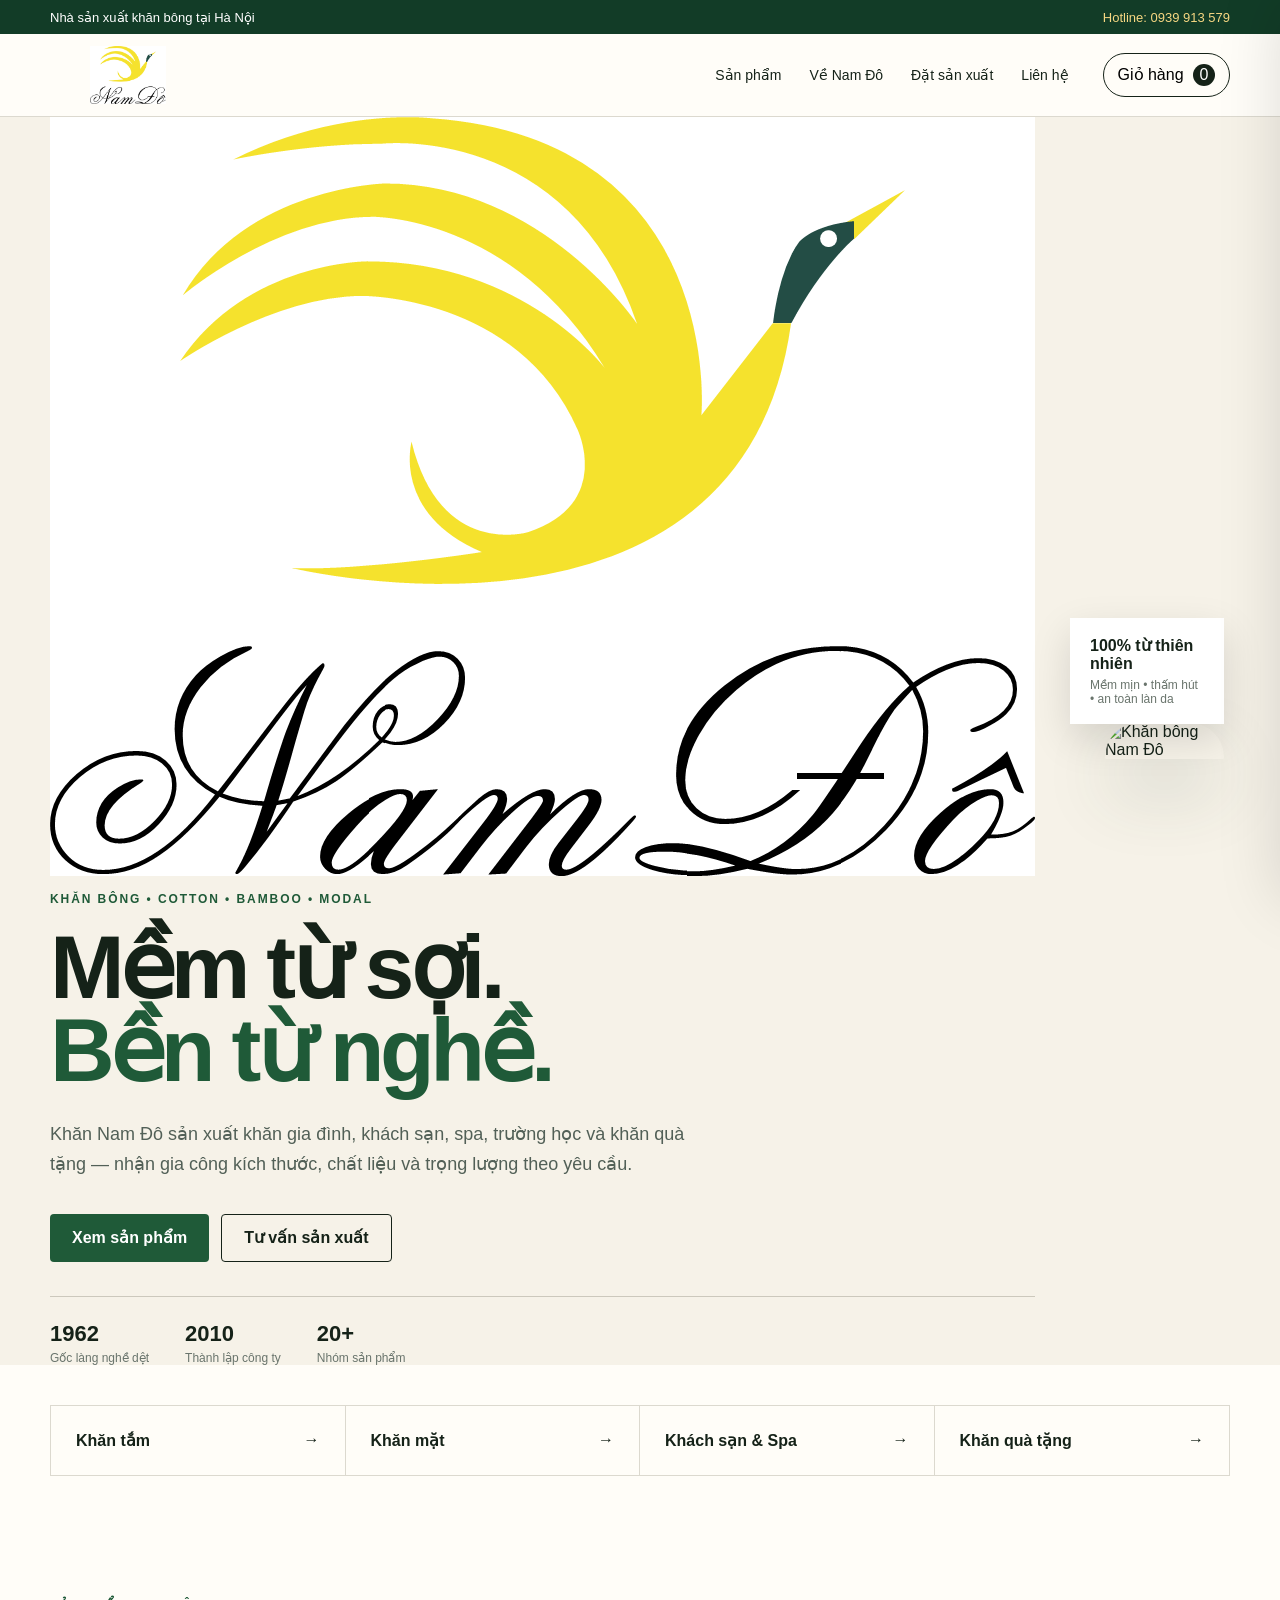
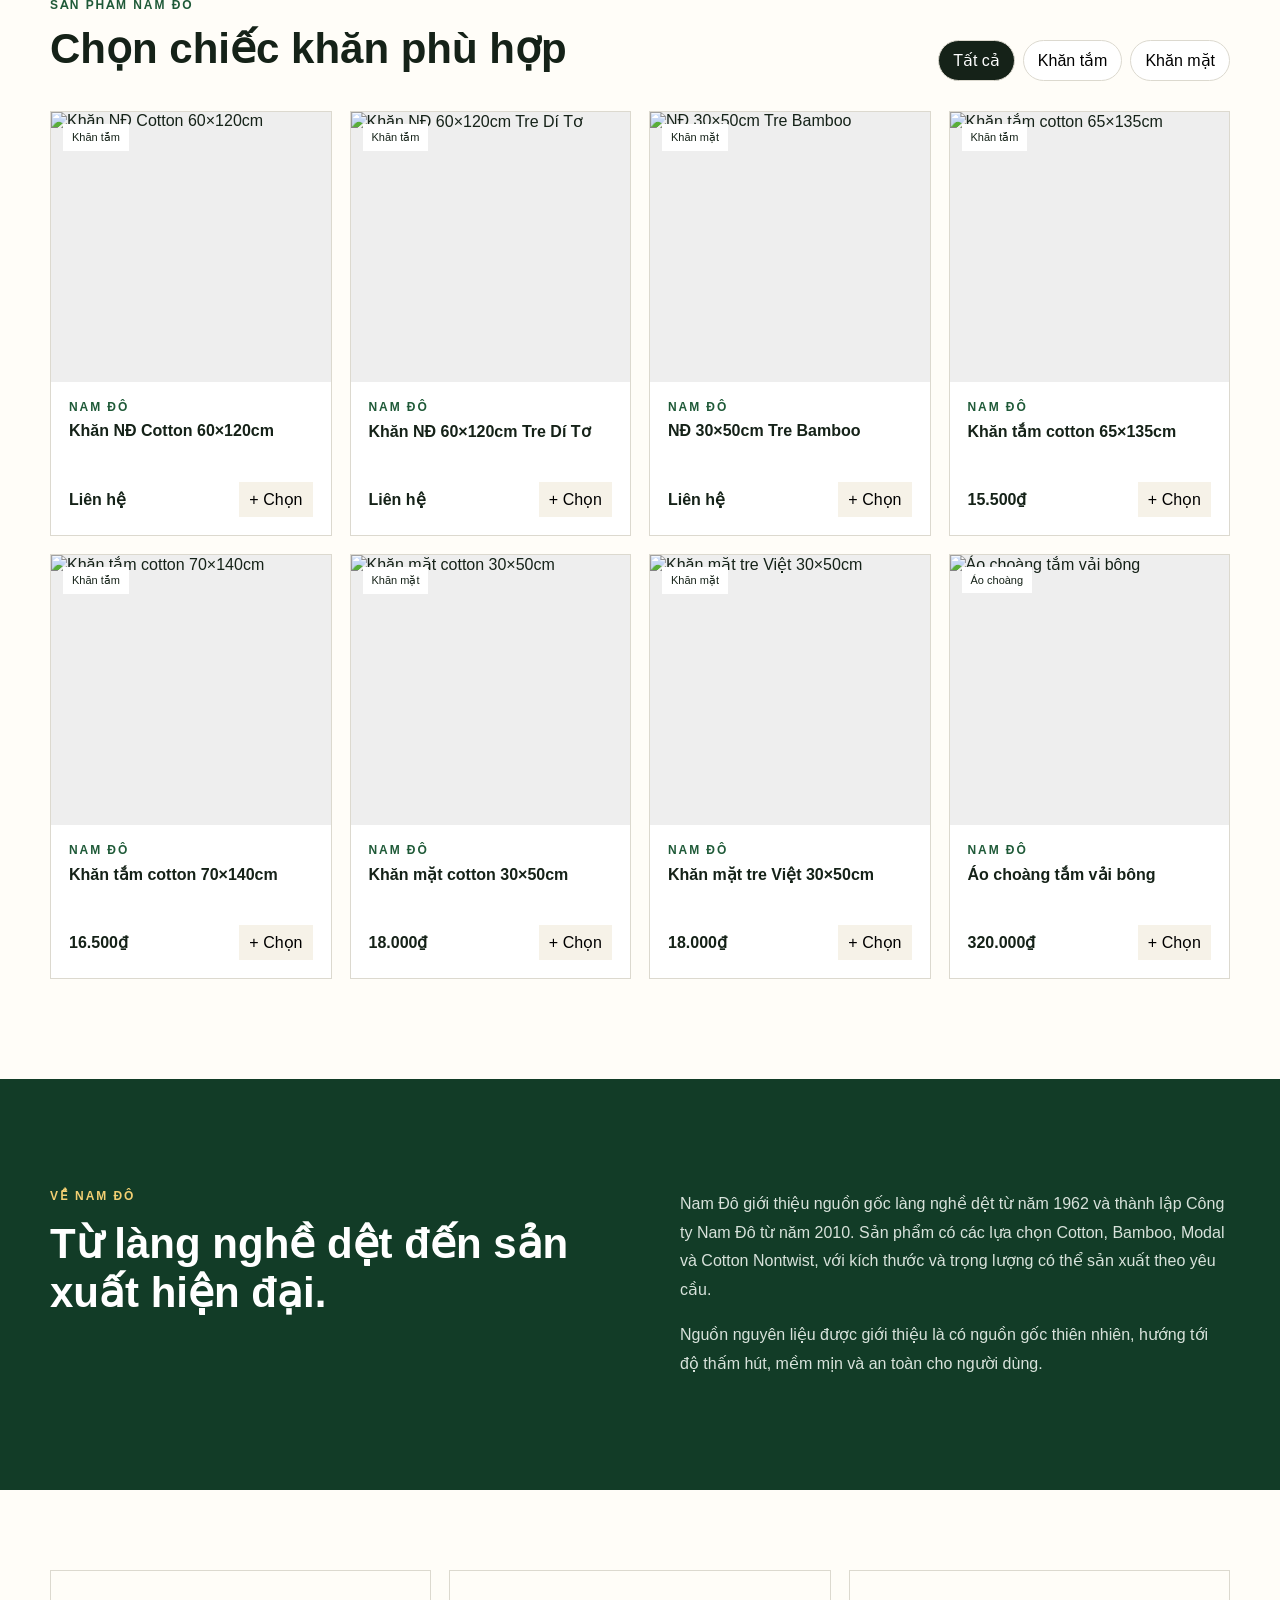
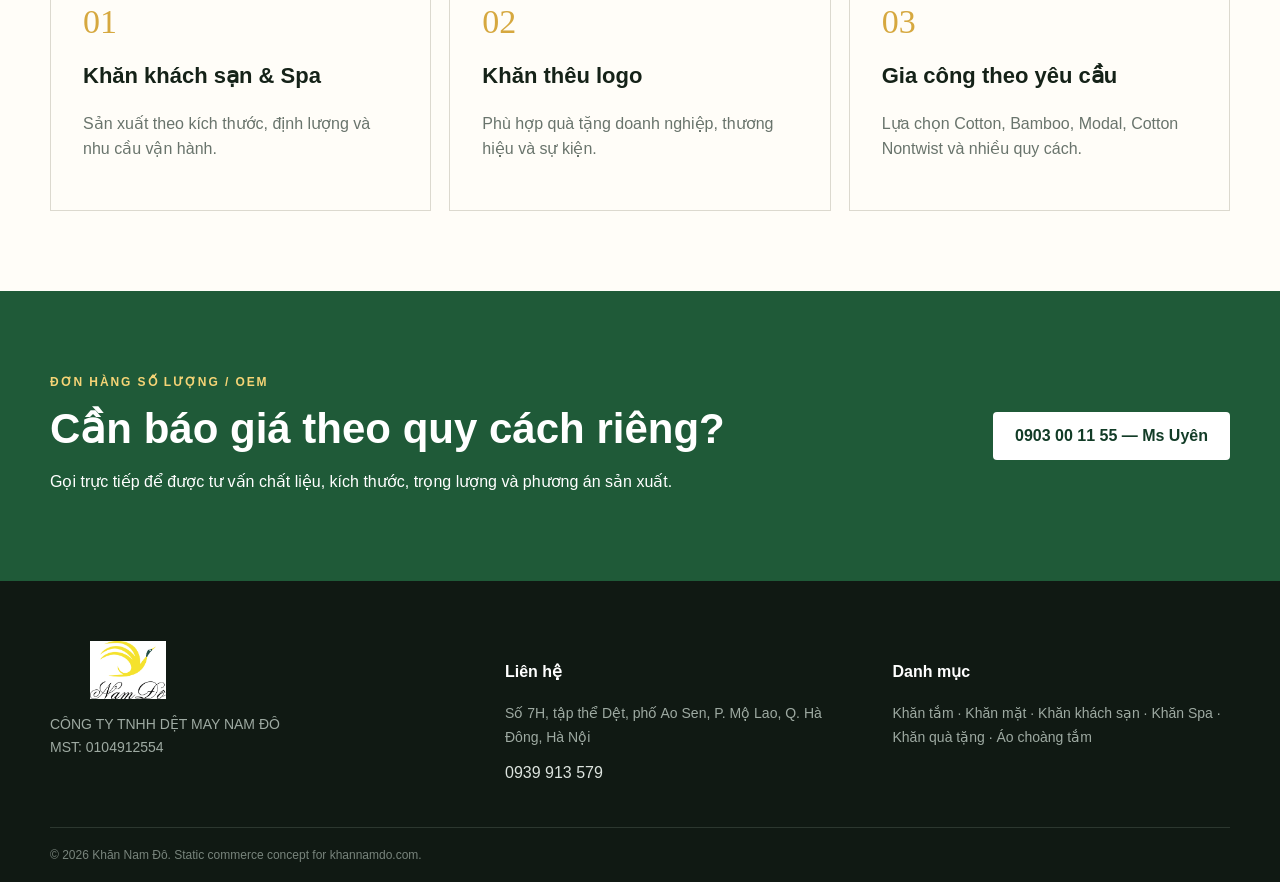
==== index.html @ 1abb3a30 "ok" ====
<!doctype html>
<html lang="vi">
<head>
  <meta charset="utf-8">
  <meta name="viewport" content="width=device-width,initial-scale=1">
  <meta name="robots" content="index,follow,max-image-preview:large,max-snippet:-1,max-video-preview:-1">
  <meta name="author" content="Khăn Nam Đô">
  <meta name="description" content="Khăn Nam Đô là nhà sản xuất khăn bông, khăn tắm, khăn mặt, khăn khách sạn, spa và khăn quà tặng theo yêu cầu tại Hà Nội.">
  <meta name="keywords" content="khăn Nam Đô, nhà sản xuất khăn bông Hà Nội, khăn khách sạn, khăn spa, khăn tắm cotton, khăn OEM, khăn quà tặng">
  <meta name="theme-color" content="#1f5a38">
  <link rel="canonical" href="https://khannamdo.com/">
  <meta property="og:type" content="website">
  <meta property="og:title" content="Khăn Nam Đô | Nhà sản xuất khăn bông, khăn khách sạn và spa">
  <meta property="og:description" content="Khăn Nam Đô sản xuất khăn bông, khăn tắm, khăn mặt, khăn khách sạn, spa và khăn theo yêu cầu với chất liệu cotton, bamboo, modal.">
  <meta property="og:url" content="https://khannamdo.com/">
  <meta property="og:image" content="https://muachunghaiphong.com/assets/shops/2018_02/combo-3-khan-mat-bong-nam-do-cao-cap-hang-xuat-nhat-1m4g3-4nmxas_simg_d0daf0_800x1200_max.jpg">
  <meta property="og:locale" content="vi_VN">
  <meta name="twitter:card" content="summary_large_image">
  <meta name="twitter:title" content="Khăn Nam Đô | Khăn bông & khăn theo yêu cầu">
  <meta name="twitter:description" content="Nhà sản xuất khăn bông, khăn khách sạn, spa và khăn OEM tại Hà Nội.">
  <meta name="twitter:image" content="https://muachunghaiphong.com/assets/shops/2018_02/combo-3-khan-mat-bong-nam-do-cao-cap-hang-xuat-nhat-1m4g3-4nmxas_simg_d0daf0_800x1200_max.jpg">
  <title>Khăn Nam Đô | Nhà sản xuất khăn bông, khăn khách sạn và spa</title>
  <link rel="stylesheet" href="styles.css">
  <script type="application/ld+json">
  {
    "@context": "https://schema.org",
    "@type": "LocalBusiness",
    "name": "Khăn Nam Đô",
    "image": "https://muachunghaiphong.com/assets/shops/2018_02/combo-3-khan-mat-bong-nam-do-cao-cap-hang-xuat-nhat-1m4g3-4nmxas_simg_d0daf0_800x1200_max.jpg",
    "telephone": "+84939913579",
    "url": "https://khannamdo.com/",
    "address": {
      "@type": "PostalAddress",
      "streetAddress": "Số 7H, tập thể Dệt, phố Ao Sen, P. Mộ Lao, Q. Hà Đông",
      "addressLocality": "Hà Nội",
      "addressCountry": "VN"
    },
    "priceRange": "$$",
    "description": "Khăn Nam Đô sản xuất khăn bông, khăn tắm, khăn mặt, khăn khách sạn, spa và khăn tùy chỉnh theo yêu cầu tại Hà Nội.",
    "areaServed": "Việt Nam",
    "sameAs": []
  }
  </script>
</head>
<body>
<header class="topbar"><div class="container topbar-inner"><span>Nhà sản xuất khăn bông tại Hà Nội</span><a href="tel:0939913579">Hotline: 0939 913 579</a></div></header>
<nav class="nav">
  <div class="container nav-inner">
    <a class="brand" href="index.html"><span class="brand-logo"><img src="image.png" alt="Khăn Nam Đô"></span></a>
    <button class="menu-btn" aria-label="Mở menu">☰</button>
    <div class="nav-links"><a href="products.html">Sản phẩm</a><a href="about.html">Về Nam Đô</a><a href="#service">Đặt sản xuất</a><a href="#contact">Liên hệ</a></div>
    <button class="cart-btn" aria-label="Giỏ hàng">Giỏ hàng <span id="cartCount">0</span></button>
  </div>
</nav>

<main>
<section class="hero">
  <div class="container hero-grid">
    <div class="hero-copy">
      <img class="page-title-logo" src="image.png" alt="Logo Khăn Nam Đô">
      <p class="kicker">KHĂN BÔNG • COTTON • BAMBOO • MODAL</p>
      <h1>Mềm từ sợi.<br><em>Bền từ nghề.</em></h1>
      <p class="lead">Khăn Nam Đô sản xuất khăn gia đình, khách sạn, spa, trường học và khăn quà tặng — nhận gia công kích thước, chất liệu và trọng lượng theo yêu cầu.</p>
      <div class="hero-actions"><a class="btn primary" href="#products">Xem sản phẩm</a><a class="btn ghost" href="tel:0903001155">Tư vấn sản xuất</a></div>
      <div class="stats"><div><b>1962</b><span>Gốc làng nghề dệt</span></div><div><b>2010</b><span>Thành lập công ty</span></div><div><b>20+</b><span>Nhóm sản phẩm</span></div></div>
    </div>
    <div class="hero-visual">
      <img src="https://muachunghaiphong.com/assets/shops/2018_02/combo-3-khan-mat-bong-nam-do-cao-cap-hang-xuat-nhat-1m4g3-4nmxas_simg_d0daf0_800x1200_max.jpg" alt="Khăn bông Nam Đô">
      <div class="floating-card"><b>100% từ thiên nhiên</b><span>Mềm mịn • thấm hút • an toàn làn da</span></div>
    </div>
  </div>
</section>

<section class="categories container">
  <a href="#products">Khăn tắm <span>→</span></a><a href="#products">Khăn mặt <span>→</span></a><a href="#products">Khách sạn & Spa <span>→</span></a><a href="#products">Khăn quà tặng <span>→</span></a>
</section>

<section class="products-section" id="products">
 <div class="container">
  <div class="section-head"><div><p class="kicker">SẢN PHẨM NAM ĐÔ</p><h2>Chọn chiếc khăn phù hợp</h2></div><div class="filters"><button class="filter active" data-filter="all">Tất cả</button><button class="filter" data-filter="Khăn tắm">Khăn tắm</button><button class="filter" data-filter="Khăn mặt">Khăn mặt</button></div></div>
  <div class="product-grid"><article class="product-card" data-category="Khăn tắm">
      <div class="product-media">
        <img src="https://muachunghaiphong.com/assets/shops/2018_02/combo-3-khan-mat-bong-nam-do-cao-cap-hang-xuat-nhat-1m4g3-4nmxas_simg_d0daf0_800x1200_max.jpg" alt="Khăn NĐ Cotton 60×120cm" loading="lazy">
        <span class="badge">Khăn tắm</span>
      </div>
      <div class="product-body">
        <p class="eyebrow">NAM ĐÔ</p>
        <h3>Khăn NĐ Cotton 60×120cm</h3>
        <div class="product-bottom"><strong>Liên hệ</strong><button class="add-btn" data-name="Khăn NĐ Cotton 60×120cm">+ Chọn</button></div>
      </div>
    </article>
<article class="product-card" data-category="Khăn tắm">
      <div class="product-media">
        <img src="https://muachunghaiphong.com/assets/shops/2018_02/combo-3-khan-mat-bong-nam-do-cao-cap-hang-xuat-nhat-1m4g3-4nmxas_simg_d0daf0_800x1200_max.jpg" alt="Khăn NĐ 60×120cm Tre Dí Tơ" loading="lazy">
        <span class="badge">Khăn tắm</span>
      </div>
      <div class="product-body">
        <p class="eyebrow">NAM ĐÔ</p>
        <h3>Khăn NĐ 60×120cm Tre Dí Tơ</h3>
        <div class="product-bottom"><strong>Liên hệ</strong><button class="add-btn" data-name="Khăn NĐ 60×120cm Tre Dí Tơ">+ Chọn</button></div>
      </div>
    </article>
<article class="product-card" data-category="Khăn mặt">
      <div class="product-media">
        <img src="https://muachunghaiphong.com/assets/shops/2018_02/combo-3-khan-mat-bong-nam-do-cao-cap-hang-xuat-nhat-1m4g3-4nmxas_simg_d0daf0_800x1200_max.jpg" alt="NĐ 30×50cm Tre Bamboo" loading="lazy">
        <span class="badge">Khăn mặt</span>
      </div>
      <div class="product-body">
        <p class="eyebrow">NAM ĐÔ</p>
        <h3>NĐ 30×50cm Tre Bamboo</h3>
        <div class="product-bottom"><strong>Liên hệ</strong><button class="add-btn" data-name="NĐ 30×50cm Tre Bamboo">+ Chọn</button></div>
      </div>
    </article>
<article class="product-card" data-category="Khăn tắm">
      <div class="product-media">
        <img src="https://muachunghaiphong.com/assets/shops/2018_02/combo-3-khan-mat-bong-nam-do-cao-cap-hang-xuat-nhat-1m4g3-4nmxas_simg_d0daf0_800x1200_max.jpg" alt="Khăn tắm cotton 65×135cm" loading="lazy">
        <span class="badge">Khăn tắm</span>
      </div>
      <div class="product-body">
        <p class="eyebrow">NAM ĐÔ</p>
        <h3>Khăn tắm cotton 65×135cm</h3>
        <div class="product-bottom"><strong>15.500₫</strong><button class="add-btn" data-name="Khăn tắm cotton 65×135cm">+ Chọn</button></div>
      </div>
    </article>
<article class="product-card" data-category="Khăn tắm">
      <div class="product-media">
        <img src="https://muachunghaiphong.com/assets/shops/2018_02/combo-3-khan-mat-bong-nam-do-cao-cap-hang-xuat-nhat-1m4g3-4nmxas_simg_d0daf0_800x1200_max.jpg" alt="Khăn tắm cotton 70×140cm" loading="lazy">
        <span class="badge">Khăn tắm</span>
      </div>
      <div class="product-body">
        <p class="eyebrow">NAM ĐÔ</p>
        <h3>Khăn tắm cotton 70×140cm</h3>
        <div class="product-bottom"><strong>16.500₫</strong><button class="add-btn" data-name="Khăn tắm cotton 70×140cm">+ Chọn</button></div>
      </div>
    </article>
<article class="product-card" data-category="Khăn mặt">
      <div class="product-media">
        <img src="https://muachunghaiphong.com/assets/shops/2018_02/combo-3-khan-mat-bong-nam-do-cao-cap-hang-xuat-nhat-1m4g3-4nmxas_simg_d0daf0_800x1200_max.jpg" alt="Khăn mặt cotton 30×50cm" loading="lazy">
        <span class="badge">Khăn mặt</span>
      </div>
      <div class="product-body">
        <p class="eyebrow">NAM ĐÔ</p>
        <h3>Khăn mặt cotton 30×50cm</h3>
        <div class="product-bottom"><strong>18.000₫</strong><button class="add-btn" data-name="Khăn mặt cotton 30×50cm">+ Chọn</button></div>
      </div>
    </article>
<article class="product-card" data-category="Khăn mặt">
      <div class="product-media">
        <img src="https://muachunghaiphong.com/assets/shops/2018_02/combo-3-khan-mat-bong-nam-do-cao-cap-hang-xuat-nhat-1m4g3-4nmxas_simg_d0daf0_800x1200_max.jpg" alt="Khăn mặt tre Việt 30×50cm" loading="lazy">
        <span class="badge">Khăn mặt</span>
      </div>
      <div class="product-body">
        <p class="eyebrow">NAM ĐÔ</p>
        <h3>Khăn mặt tre Việt 30×50cm</h3>
        <div class="product-bottom"><strong>18.000₫</strong><button class="add-btn" data-name="Khăn mặt tre Việt 30×50cm">+ Chọn</button></div>
      </div>
    </article>
<article class="product-card" data-category="Áo choàng">
      <div class="product-media">
        <img src="https://muachunghaiphong.com/assets/shops/2018_02/combo-3-khan-mat-bong-nam-do-cao-cap-hang-xuat-nhat-1m4g3-4nmxas_simg_d0daf0_800x1200_max.jpg" alt="Áo choàng tắm vải bông" loading="lazy">
        <span class="badge">Áo choàng</span>
      </div>
      <div class="product-body">
        <p class="eyebrow">NAM ĐÔ</p>
        <h3>Áo choàng tắm vải bông</h3>
        <div class="product-bottom"><strong>320.000₫</strong><button class="add-btn" data-name="Áo choàng tắm vải bông">+ Chọn</button></div>
      </div>
    </article></div>
 </div>
</section>

<section class="story" id="factory"><div class="container story-grid">
  <div><p class="kicker">VỀ NAM ĐÔ</p><h2>Từ làng nghề dệt đến sản xuất hiện đại.</h2></div>
  <div><p>Nam Đô giới thiệu nguồn gốc làng nghề dệt từ năm 1962 và thành lập Công ty Nam Đô từ năm 2010. Sản phẩm có các lựa chọn Cotton, Bamboo, Modal và Cotton Nontwist, với kích thước và trọng lượng có thể sản xuất theo yêu cầu.</p><p>Nguồn nguyên liệu được giới thiệu là có nguồn gốc thiên nhiên, hướng tới độ thấm hút, mềm mịn và an toàn cho người dùng.</p></div>
</div></section>

<section class="service" id="service"><div class="container service-grid">
 <div class="service-card"><span>01</span><h3>Khăn khách sạn & Spa</h3><p>Sản xuất theo kích thước, định lượng và nhu cầu vận hành.</p></div>
 <div class="service-card"><span>02</span><h3>Khăn thêu logo</h3><p>Phù hợp quà tặng doanh nghiệp, thương hiệu và sự kiện.</p></div>
 <div class="service-card"><span>03</span><h3>Gia công theo yêu cầu</h3><p>Lựa chọn Cotton, Bamboo, Modal, Cotton Nontwist và nhiều quy cách.</p></div>
</div></section>

<section class="cta"><div class="container cta-inner"><div><p class="kicker">ĐƠN HÀNG SỐ LƯỢNG / OEM</p><h2>Cần báo giá theo quy cách riêng?</h2><p>Gọi trực tiếp để được tư vấn chất liệu, kích thước, trọng lượng và phương án sản xuất.</p></div><a class="btn light" href="tel:0903001155">0903 00 11 55 — Ms Uyên</a></div></section>
</main>

<footer id="contact"><div class="container footer-grid">
 <div><a class="brand footer-brand" href="index.html"><span class="brand-logo"><img src="image.png" alt="Khăn Nam Đô"></span></a><p>CÔNG TY TNHH DỆT MAY NAM ĐÔ<br>MST: 0104912554</p></div>
 <div><h4>Liên hệ</h4><p>Số 7H, tập thể Dệt, phố Ao Sen, P. Mộ Lao, Q. Hà Đông, Hà Nội</p><a href="tel:0939913579">0939 913 579</a></div>
 <div><h4>Danh mục</h4><p>Khăn tắm · Khăn mặt · Khăn khách sạn · Khăn Spa · Khăn quà tặng · Áo choàng tắm</p></div>
</div><div class="container copyright">© 2026 Khăn Nam Đô. Static commerce concept for khannamdo.com.</div></footer>

<aside class="cart-drawer" id="cartDrawer"><div class="cart-head"><b>Sản phẩm đã chọn</b><button id="closeCart">×</button></div><div id="cartItems" class="cart-items"><p>Chưa có sản phẩm.</p></div><a class="btn primary full" href="tel:0939913579">Gọi đặt hàng</a></aside>
<div class="overlay" id="overlay"></div>
<script src="app.js"></script>
</body></html>
---- styles.css ----
:root{--ink:#152218;--green:#1f5a38;--deep:#123c27;--cream:#f6f2e8;--paper:#fffdf8;--line:#dcd9cf;--muted:#69746c;--gold:#d6a83f}
*{box-sizing:border-box}html{scroll-behavior:smooth}body{margin:0;font-family:'Segoe UI','Tahoma','Arial',sans-serif;color:var(--ink);background:var(--paper)}a{color:inherit;text-decoration:none}button{font:inherit}.container{width:min(1180px,calc(100% - 40px));margin:auto}
.topbar{background:var(--deep);color:#fff;font-size:13px}.topbar-inner{height:34px;display:flex;align-items:center;justify-content:space-between}.topbar a{color:#f6d782}
.nav{position:sticky;top:0;z-index:20;background:rgba(255,253,248,.95);backdrop-filter:blur(12px);border-bottom:1px solid var(--line)}.nav-inner{height:82px;display:flex;align-items:center;gap:34px}.brand{display:flex;align-items:center;gap:10px;font-size:14px;letter-spacing:.08em}.brand-logo{display:block;width:156px;height:58px;overflow:hidden}.brand-logo img{display:block;width:100%;height:100%;object-fit:contain;object-position:center}.brand small{display:block;font-size:9px;color:var(--muted);margin-top:4px}.nav-links{display:flex;gap:28px;margin-left:auto;font-size:14px}.nav-links a:hover{color:var(--green)}.cart-btn{border:1px solid var(--ink);background:transparent;border-radius:999px;padding:10px 14px;cursor:pointer}.cart-btn span{display:inline-grid;place-items:center;width:22px;height:22px;border-radius:50%;background:var(--ink);color:#fff;margin-left:5px}.menu-btn{display:none;background:none;border:0;font-size:24px}
.hero{background:var(--cream);overflow:hidden}.hero-grid{min-height:680px;display:grid;grid-template-columns:1.05fr .95fr;align-items:center;gap:70px}.kicker,.eyebrow{font-size:12px;letter-spacing:.16em;font-weight:800;color:var(--green);font-family:'Segoe UI','Tahoma','Arial',sans-serif}h1{font-family:'Trebuchet MS','Segoe UI','Tahoma','Arial',sans-serif;font-size:clamp(54px,7vw,92px);line-height:.93;margin:20px 0 26px;letter-spacing:-.05em;font-weight:800;text-wrap:balance}h1 em{color:var(--green);font-weight:700;font-style:normal}.lead{font-size:18px;line-height:1.7;color:#526057;max-width:650px}.hero-actions{display:flex;gap:12px;margin:34px 0}.btn{display:inline-flex;align-items:center;justify-content:center;min-height:48px;padding:0 22px;border-radius:4px;font-weight:700}.primary{background:var(--green);color:#fff}.ghost{border:1px solid var(--ink)}.light{background:#fff;color:var(--deep)}.full{width:100%}.stats{display:flex;gap:36px;border-top:1px solid #ccc8bc;padding-top:24px}.stats div{display:flex;flex-direction:column;gap:4px}.stats b{font-size:22px}.stats span{font-size:12px;color:var(--muted)}.hero-visual{position:relative}.hero-visual img{width:100%;height:530px;object-fit:cover;border-radius:220px 220px 12px 12px;box-shadow:0 30px 70px #314c3930}.floating-card{position:absolute;left:-35px;bottom:35px;background:#fff;padding:18px 20px;box-shadow:0 15px 40px #0002;display:flex;flex-direction:column;gap:5px}.floating-card span{font-size:12px;color:var(--muted)}
.categories{display:grid;grid-template-columns:repeat(4,1fr);border:1px solid var(--line);margin-top:40px;margin-bottom:40px}.categories a{padding:25px;border-right:1px solid var(--line);font-weight:700;display:flex;justify-content:space-between}.categories a:last-child{border:0}.categories a:hover{background:var(--green);color:#fff}
.products-section{padding:70px 0 100px}.section-head{display:flex;align-items:end;justify-content:space-between;margin-bottom:30px}.section-head h2,.story h2,.cta h2,.about-hero h1,.about-section h2{font-family:'Trebuchet MS','Segoe UI','Tahoma','Arial',sans-serif;font-size:42px;margin:8px 0;font-weight:800}.filters{display:flex;gap:8px}.filter{border:1px solid var(--line);background:#fff;padding:10px 14px;border-radius:999px;cursor:pointer}.filter.active{background:var(--ink);color:#fff}.product-grid{display:grid;grid-template-columns:repeat(4,1fr);gap:18px}.product-card{border:1px solid var(--line);background:#fff;transition:.2s}.product-card:hover{transform:translateY(-4px);box-shadow:0 16px 40px #17241b12}.product-media{height:270px;position:relative;overflow:hidden;background:#eee}.product-media img{width:100%;height:100%;object-fit:cover;transition:.35s}.product-card:hover img{transform:scale(1.04)}.badge{position:absolute;top:12px;left:12px;background:#fff;padding:7px 9px;font-size:11px}.product-body{padding:18px}.eyebrow{margin:0 0 8px}.product-body h3{font-size:16px;min-height:42px;margin:0 0 18px}.product-bottom{display:flex;align-items:center;justify-content:space-between}.add-btn{border:0;background:var(--cream);padding:8px 10px;cursor:pointer}.add-btn:hover{background:var(--green);color:#fff}
.story{background:var(--deep);color:#fff;padding:95px 0}.story-grid{display:grid;grid-template-columns:1fr 1fr;gap:80px}.story .kicker{color:#f2cf73}.story p{line-height:1.8;color:#d8e2db}.about-hero{background:var(--cream);padding:90px 0}.about-hero-inner{display:grid;grid-template-columns:1.2fr .8fr;gap:40px;align-items:center}.about-hero h1{font-size:clamp(44px,5vw,70px);line-height:1.05;margin:14px 0 22px}.about-hero-visual{background:linear-gradient(135deg,#163b2b,#234d39);color:#fff;border-radius:28px;padding:40px 30px;box-shadow:0 25px 60px rgba(18,60,39,.25)}.about-badge{display:inline-block;padding:8px 12px;border-radius:999px;background:rgba(255,255,255,.12);margin-bottom:18px;font-weight:700}.about-section{padding:80px 0}.about-section.alt{background:#f9f5ee}.about-grid{display:grid;grid-template-columns:1fr 1fr;gap:60px}.about-section h2{font-size:38px}.about-section p{font-size:17px;line-height:1.8;color:var(--muted)}.facts{padding:0 0 80px}.facts-grid{display:grid;grid-template-columns:repeat(4,1fr);gap:18px}.fact-card{padding:28px 22px;border:1px solid var(--line);background:#fff;border-radius:18px}.fact-card strong{display:block;font-size:34px;color:var(--green);margin-bottom:10px}.fact-card span{color:var(--muted);line-height:1.5}.process{padding:80px 0;background:#f4efe7}.process-grid{display:grid;grid-template-columns:repeat(4,1fr);gap:18px;margin-top:24px}.process-card{padding:26px 22px;border:1px solid var(--line);background:#fff;border-radius:18px}.process-card span{display:inline-block;color:var(--gold);font-weight:800;font-size:24px;margin-bottom:14px}.process-card h3{margin:0 0 10px}.process-card p{margin:0;color:var(--muted);line-height:1.6}.products-page-hero{background:var(--cream);padding:90px 0 60px}.products-page-hero h1{font-family:'Trebuchet MS','Segoe UI','Tahoma','Arial',sans-serif;font-size:clamp(42px,5vw,64px);line-height:1.05;letter-spacing:-.04em;margin:12px 0 16px}.product-tabs-section{padding:18px 0 26px}.product-tabs-wrap{display:flex;gap:12px;flex-wrap:wrap;justify-content:center;padding:8px 0}.product-tab{border:1px solid rgba(21,34,24,.15);background:linear-gradient(180deg,#fff,#f9f7f2);color:var(--ink);padding:13px 22px;border-radius:999px;cursor:pointer;font-weight:800;letter-spacing:.01em;transition:all .22s ease;box-shadow:0 2px 10px rgba(21,34,24,.04)}.product-tab:hover{transform:translateY(-1px);border-color:rgba(31,90,56,.35);box-shadow:0 8px 18px rgba(21,34,24,.08)}.product-tab.is-active{background:linear-gradient(135deg,var(--green),#2a6a44);color:#fff;border-color:var(--green);box-shadow:0 12px 28px rgba(31,90,56,.25)}.products-page-list{padding:40px 0 80px}.category-block{margin-bottom:54px}.category-header{display:flex;flex-direction:column;gap:8px;margin:0 0 22px}.category-header h2{font-family:'Trebuchet MS','Segoe UI','Tahoma','Arial',sans-serif;font-size:clamp(28px,3vw,38px);margin:0}.category-subnav{display:flex;flex-wrap:wrap;gap:10px;margin-top:8px}.subcat-chip{display:inline-flex;align-items:center;padding:7px 12px;border-radius:999px;background:#f5f3ee;border:1px solid var(--line);font-size:13px;color:var(--muted);font-weight:600}.large-grid{grid-template-columns:repeat(3,1fr)}.category-grid{display:grid;grid-template-columns:repeat(5,1fr);gap:20px;margin:40px 0}.category-card{display:block;padding:28px;border:1px solid var(--line);border-radius:12px;background:#fff;transition:all .25s ease;text-decoration:none;color:inherit}.category-card:hover{transform:translateY(-6px);border-color:var(--green);box-shadow:0 16px 40px rgba(31,90,56,.15)}.category-card-icon{font-size:48px;margin-bottom:12px}.category-card h3{font-size:20px;margin:12px 0 8px;font-weight:800;color:var(--ink)}.category-card p{font-size:14px;color:var(--muted);line-height:1.5;margin:0 0 14px}.category-cta{display:inline-block;color:var(--green);font-weight:700;font-size:13px;transition:.2s}.section-head.narrow{margin-bottom:10px}.service{padding:80px 0}.service-grid{display:grid;grid-template-columns:repeat(3,1fr);gap:18px}.service-card{padding:32px;border:1px solid var(--line);min-height:220px}.service-card span{color:var(--gold);font-family:Georgia,serif;font-size:34px}.service-card h3{font-size:22px}.service-card p{color:var(--muted);line-height:1.6}.cta{background:var(--green);color:#fff;padding:70px 0}.cta-inner{display:flex;align-items:center;justify-content:space-between;gap:30px}.cta .kicker{color:#f5d476}.cta p{max-width:700px;line-height:1.6}
footer{background:#101913;color:#dce3de;padding:60px 0 20px}.footer-grid{display:grid;grid-template-columns:1.2fr 1fr 1fr;gap:50px}.footer-brand{color:#fff}.footer-grid p{color:#9eaaa2;line-height:1.7;font-size:14px}.footer-grid h4{color:#fff}.copyright{border-top:1px solid #2c372f;margin-top:45px;padding-top:20px;color:#78847c;font-size:12px}
.cart-drawer{position:fixed;z-index:40;right:-420px;top:0;width:min(400px,92vw);height:100vh;background:#fff;padding:25px;transition:.3s;box-shadow:-20px 0 60px #0002}.cart-drawer.open{right:0}.cart-head{display:flex;justify-content:space-between;align-items:center;font-size:20px;border-bottom:1px solid var(--line);padding-bottom:18px}.cart-head button{border:0;background:none;font-size:30px;cursor:pointer}.cart-items{min-height:calc(100vh - 180px);padding:20px 0}.cart-item{padding:12px 0;border-bottom:1px solid var(--line);font-size:14px}.overlay{display:none;position:fixed;z-index:30;inset:0;background:#0007}.overlay.show{display:block}
@media(max-width:900px){.nav-links{display:none}.menu-btn{display:block;margin-left:auto}.nav-inner{gap:12px}.hero-grid{grid-template-columns:1fr;padding:70px 0}.hero-visual{max-width:600px}.categories{grid-template-columns:1fr 1fr}.product-grid{grid-template-columns:repeat(2,1fr)}.story-grid{grid-template-columns:1fr;gap:20px}.about-hero-inner,.about-grid{grid-template-columns:1fr}.facts-grid{grid-template-columns:repeat(2,1fr)}.process-grid{grid-template-columns:repeat(2,1fr)}.large-grid{grid-template-columns:1fr 1fr}.service-grid{grid-template-columns:1fr}.cta-inner{align-items:flex-start;flex-direction:column}.footer-grid{grid-template-columns:1fr 1fr}.category-grid{grid-template-columns:repeat(2,1fr)}}
@media(max-width:560px){.container{width:min(100% - 28px,1180px)}.topbar-inner span{display:none}.topbar-inner{justify-content:center}.brand small{display:none}.brand-logo{width:128px;height:48px}.hero-grid{min-height:auto;gap:35px;padding:50px 0}.hero-visual img{height:390px}.floating-card{left:10px;bottom:15px}.stats{gap:18px;overflow:auto}.categories{grid-template-columns:1fr;margin-top:20px}.categories a{border-right:0;border-bottom:1px solid var(--line)}.section-head{align-items:flex-start;flex-direction:column;gap:18px}.filters{overflow:auto;width:100%}.product-grid{grid-template-columns:1fr 1fr;gap:8px}.large-grid{grid-template-columns:1fr}.product-media{height:190px}.product-body{padding:12px}.product-bottom{align-items:flex-start;flex-direction:column;gap:10px}.section-head h2,.story h2,.cta h2,.about-section h2,.about-hero h1,.products-page-hero h1{font-size:34px}.facts-grid,.process-grid{grid-template-columns:1fr}.footer-grid{grid-template-columns:1fr}.category-grid{grid-template-columns:1fr}}
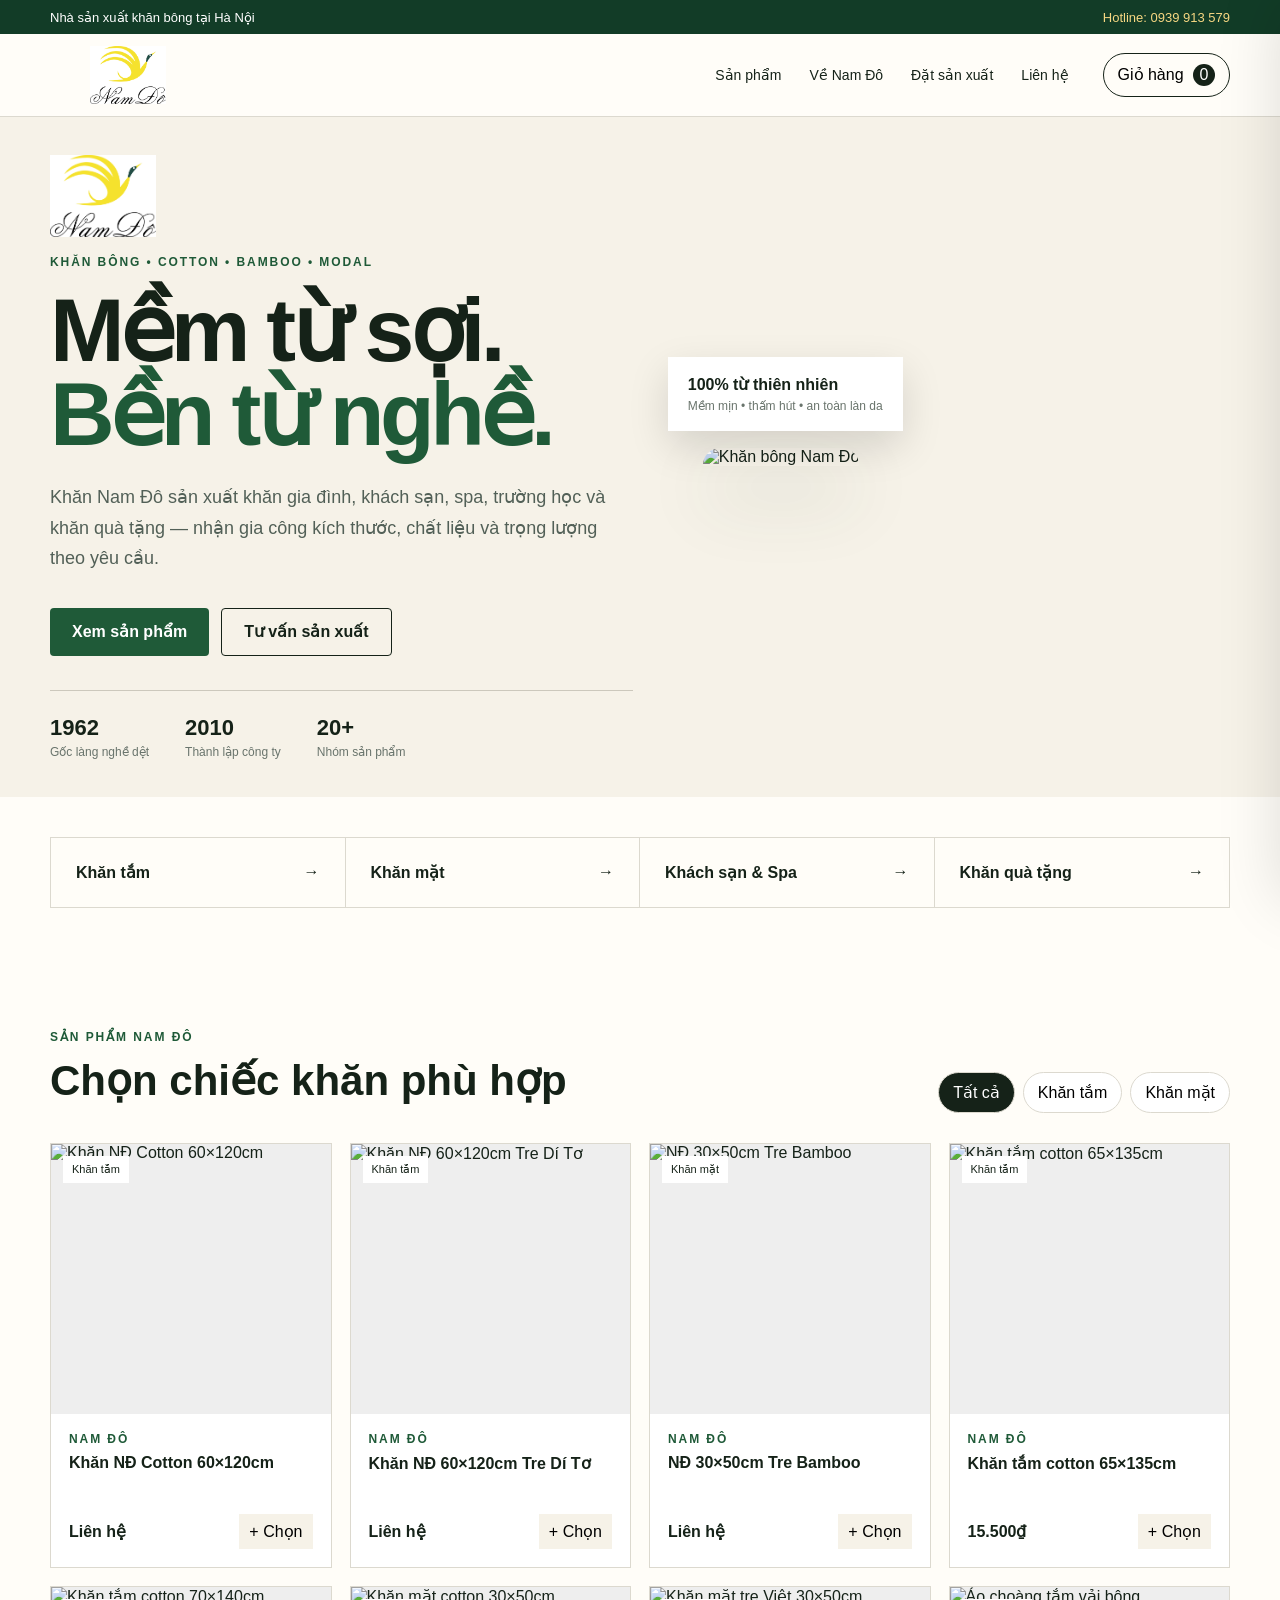
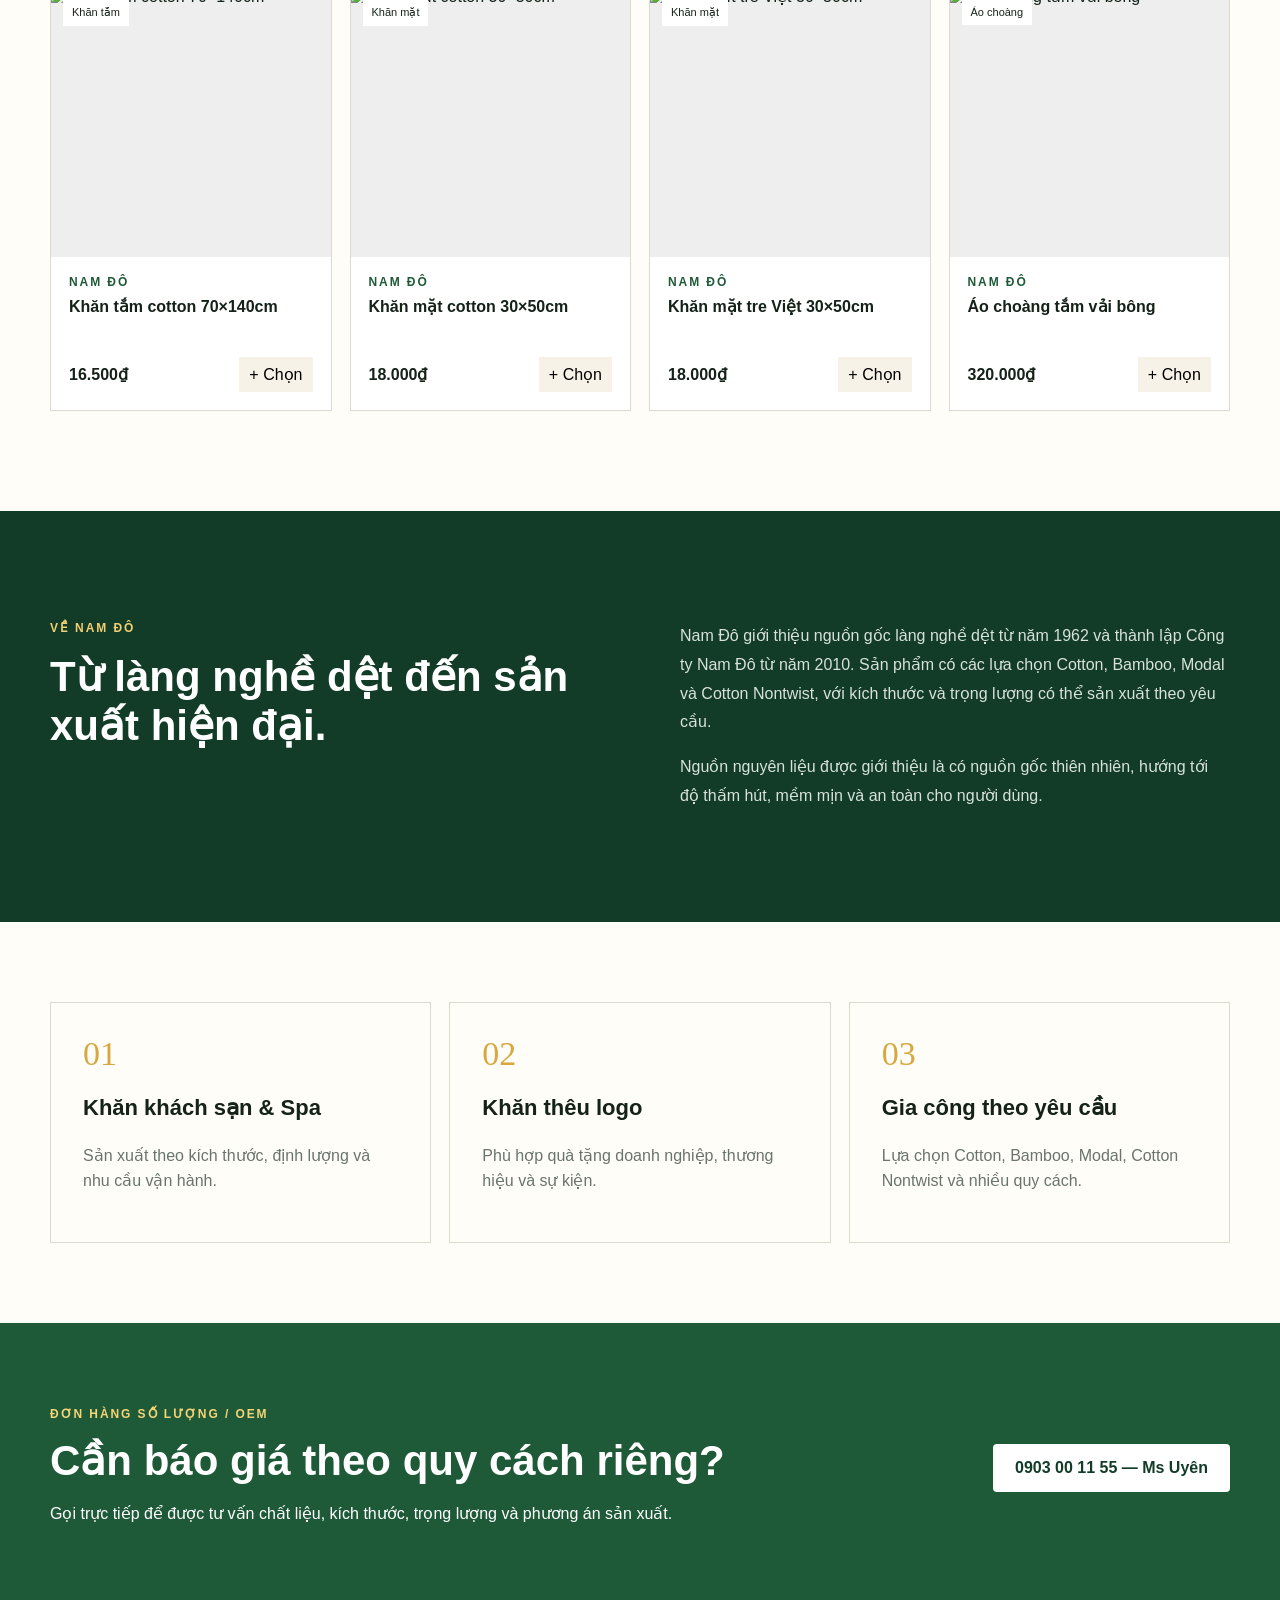
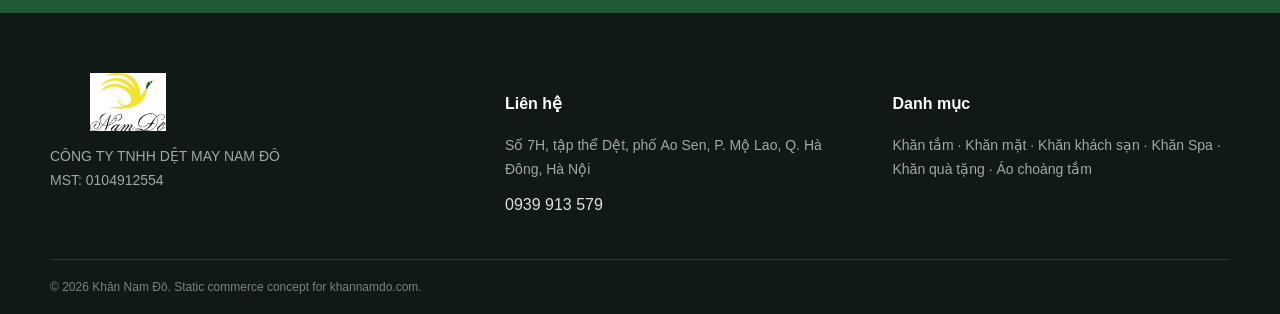
==== commit 642f03a2: "ok" ====
--- a/index.html
+++ b/index.html
@@ -57,7 +57,7 @@
 <section class="hero">
   <div class="container hero-grid">
     <div class="hero-copy">
-      <img class="page-title-logo" src="image.png" alt="Logo Khăn Nam Đô">
+      <img class="page-title-logo" src="image.png" alt="Logo Khăn Nam Đô" style="display:block;width:min(260px,55vw);height:82px;object-fit:contain;object-position:left center;margin:0 0 18px">
       <p class="kicker">KHĂN BÔNG • COTTON • BAMBOO • MODAL</p>
       <h1>Mềm từ sợi.<br><em>Bền từ nghề.</em></h1>
       <p class="lead">Khăn Nam Đô sản xuất khăn gia đình, khách sạn, spa, trường học và khăn quà tặng — nhận gia công kích thước, chất liệu và trọng lượng theo yêu cầu.</p>
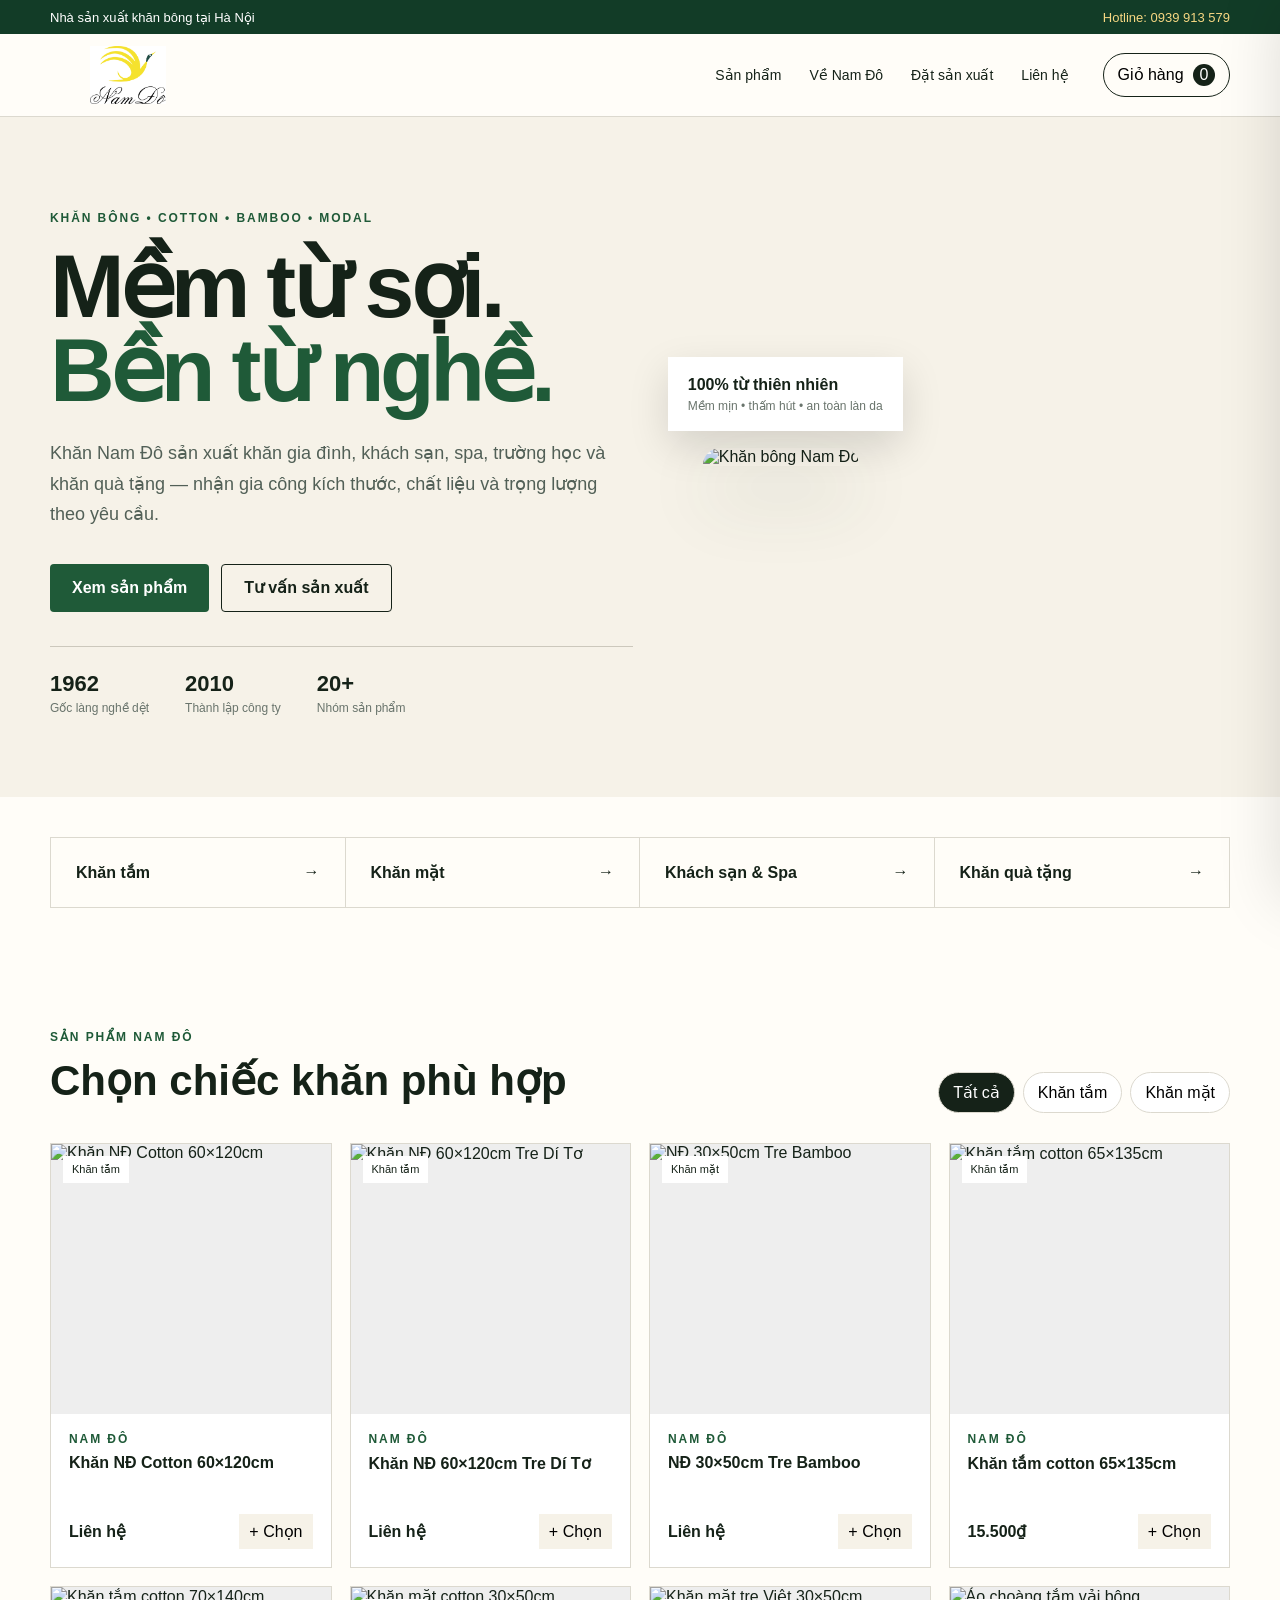
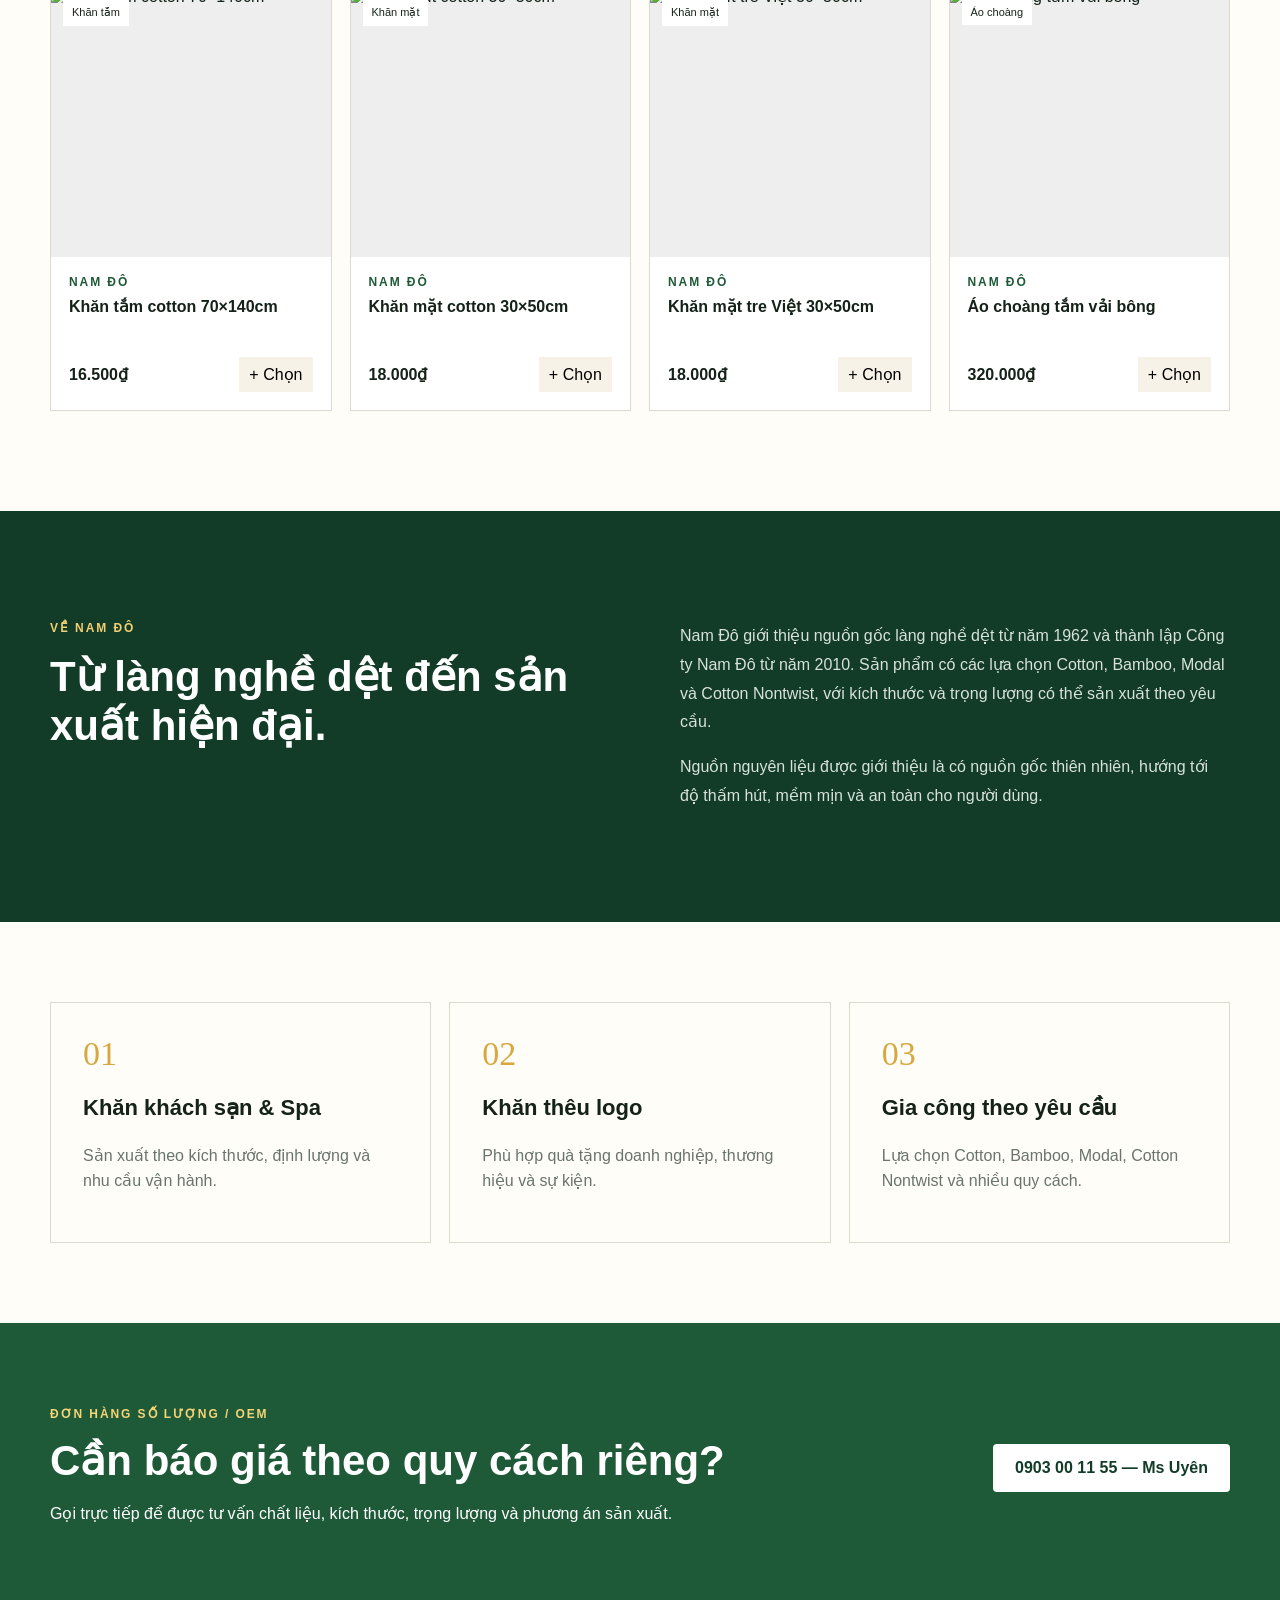
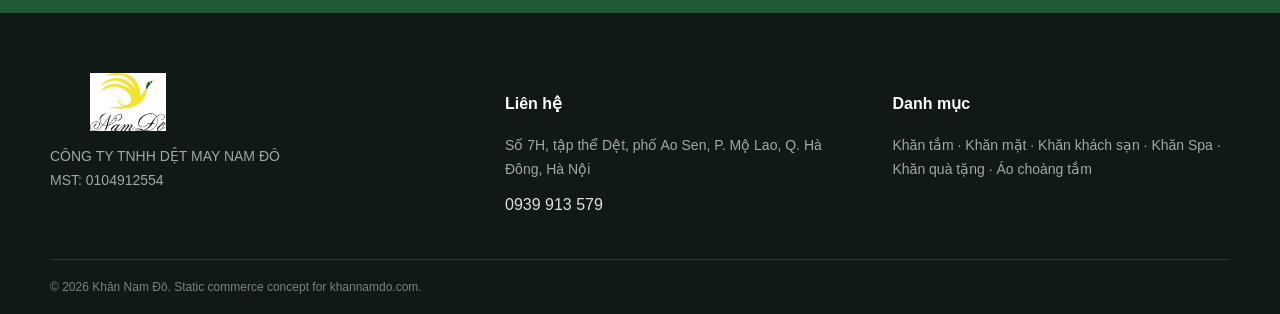
==== commit d9d1b50d: "ok" ====
--- a/index.html
+++ b/index.html
@@ -57,7 +57,6 @@
 <section class="hero">
   <div class="container hero-grid">
     <div class="hero-copy">
-      <img class="page-title-logo" src="image.png" alt="Logo Khăn Nam Đô" style="display:block;width:min(260px,55vw);height:82px;object-fit:contain;object-position:left center;margin:0 0 18px">
       <p class="kicker">KHĂN BÔNG • COTTON • BAMBOO • MODAL</p>
       <h1>Mềm từ sợi.<br><em>Bền từ nghề.</em></h1>
       <p class="lead">Khăn Nam Đô sản xuất khăn gia đình, khách sạn, spa, trường học và khăn quà tặng — nhận gia công kích thước, chất liệu và trọng lượng theo yêu cầu.</p>
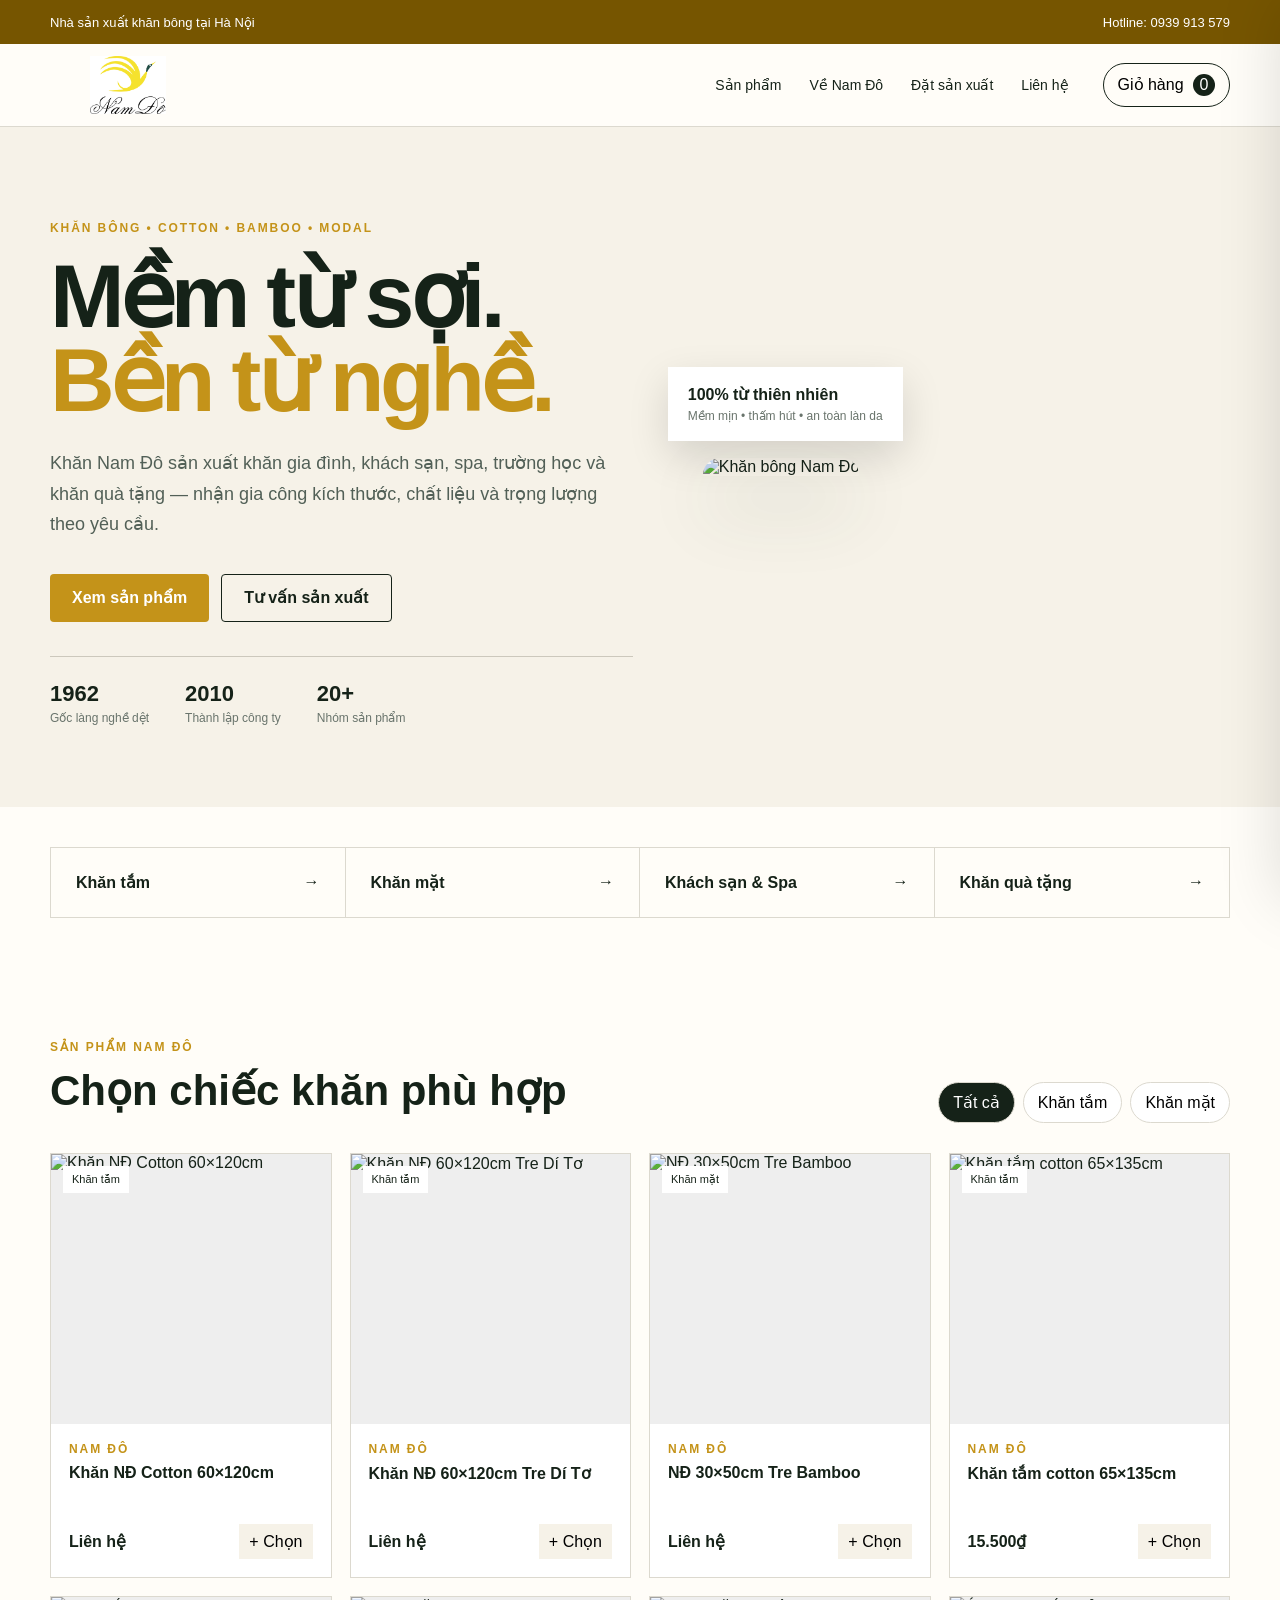
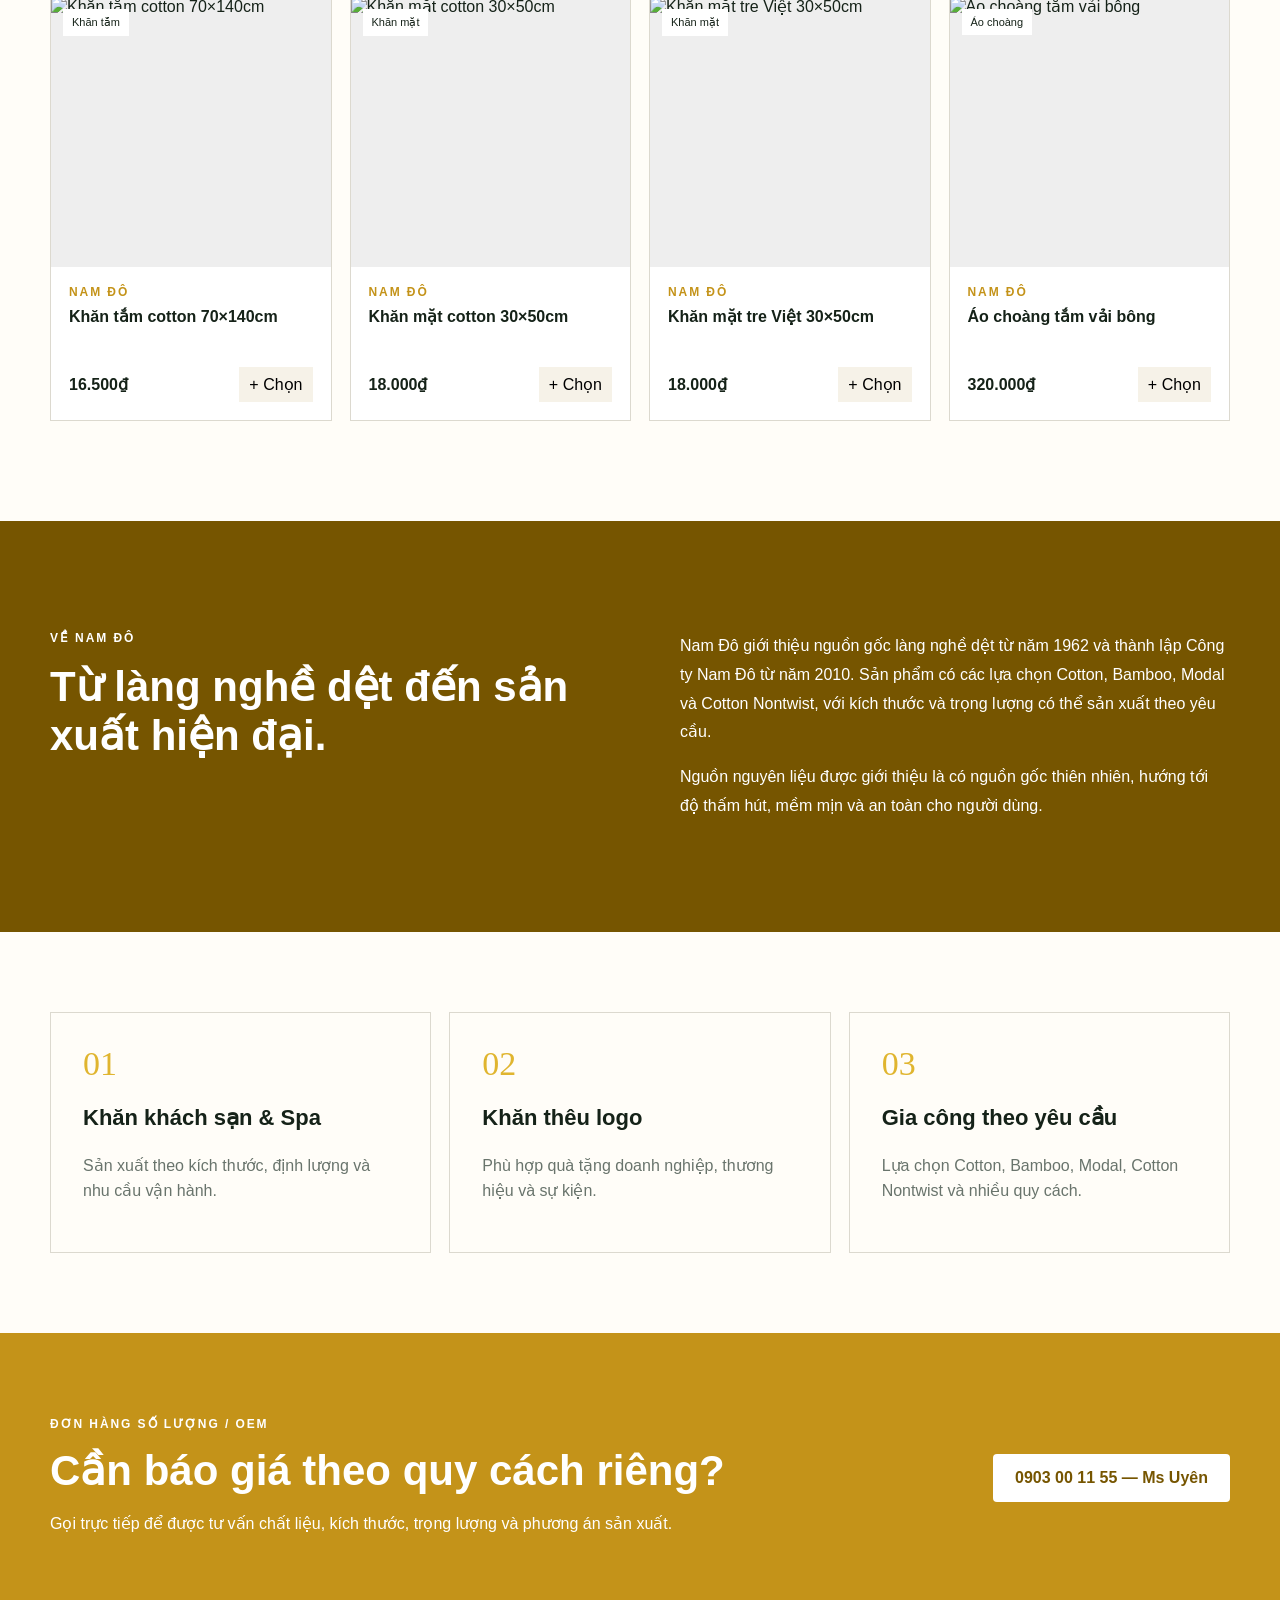
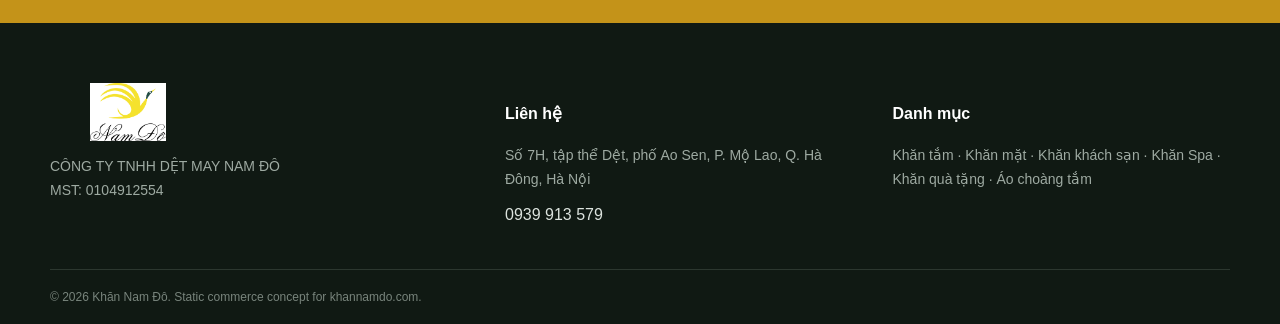
==== commit 7751aa98: "ok" ====
--- a/index.html
+++ b/index.html
@@ -7,7 +7,7 @@
   <meta name="author" content="Khăn Nam Đô">
   <meta name="description" content="Khăn Nam Đô là nhà sản xuất khăn bông, khăn tắm, khăn mặt, khăn khách sạn, spa và khăn quà tặng theo yêu cầu tại Hà Nội.">
   <meta name="keywords" content="khăn Nam Đô, nhà sản xuất khăn bông Hà Nội, khăn khách sạn, khăn spa, khăn tắm cotton, khăn OEM, khăn quà tặng">
-  <meta name="theme-color" content="#1f5a38">
+  <meta name="theme-color" content="#c49319">
   <link rel="canonical" href="https://khannamdo.com/">
   <meta property="og:type" content="website">
   <meta property="og:title" content="Khăn Nam Đô | Nhà sản xuất khăn bông, khăn khách sạn và spa">
@@ -21,6 +21,7 @@
   <meta name="twitter:image" content="https://muachunghaiphong.com/assets/shops/2018_02/combo-3-khan-mat-bong-nam-do-cao-cap-hang-xuat-nhat-1m4g3-4nmxas_simg_d0daf0_800x1200_max.jpg">
   <title>Khăn Nam Đô | Nhà sản xuất khăn bông, khăn khách sạn và spa</title>
   <link rel="stylesheet" href="styles.css">
+  <link rel="icon" type="image/png" href="image.png">
   <script type="application/ld+json">
   {
     "@context": "https://schema.org",
--- a/styles.css
+++ b/styles.css
@@ -1,13 +1,180 @@
+:root {
+  --ink: #152218;
+  --green: #c49319;
+  --deep: #765500;
+  --cream: #f6f2e8;
+  --paper: #fffdf8;
+  --line: #dcd9cf;
+  --muted: #69746c;
+  --gold: #e0b52f;
+}
 
-:root{--ink:#152218;--green:#1f5a38;--deep:#123c27;--cream:#f6f2e8;--paper:#fffdf8;--line:#dcd9cf;--muted:#69746c;--gold:#d6a83f}
-*{box-sizing:border-box}html{scroll-behavior:smooth}body{margin:0;font-family:'Segoe UI','Tahoma','Arial',sans-serif;color:var(--ink);background:var(--paper)}a{color:inherit;text-decoration:none}button{font:inherit}.container{width:min(1180px,calc(100% - 40px));margin:auto}
-.topbar{background:var(--deep);color:#fff;font-size:13px}.topbar-inner{height:34px;display:flex;align-items:center;justify-content:space-between}.topbar a{color:#f6d782}
-.nav{position:sticky;top:0;z-index:20;background:rgba(255,253,248,.95);backdrop-filter:blur(12px);border-bottom:1px solid var(--line)}.nav-inner{height:82px;display:flex;align-items:center;gap:34px}.brand{display:flex;align-items:center;gap:10px;font-size:14px;letter-spacing:.08em}.brand-logo{display:block;width:156px;height:58px;overflow:hidden}.brand-logo img{display:block;width:100%;height:100%;object-fit:contain;object-position:center}.brand small{display:block;font-size:9px;color:var(--muted);margin-top:4px}.nav-links{display:flex;gap:28px;margin-left:auto;font-size:14px}.nav-links a:hover{color:var(--green)}.cart-btn{border:1px solid var(--ink);background:transparent;border-radius:999px;padding:10px 14px;cursor:pointer}.cart-btn span{display:inline-grid;place-items:center;width:22px;height:22px;border-radius:50%;background:var(--ink);color:#fff;margin-left:5px}.menu-btn{display:none;background:none;border:0;font-size:24px}
-.hero{background:var(--cream);overflow:hidden}.hero-grid{min-height:680px;display:grid;grid-template-columns:1.05fr .95fr;align-items:center;gap:70px}.kicker,.eyebrow{font-size:12px;letter-spacing:.16em;font-weight:800;color:var(--green);font-family:'Segoe UI','Tahoma','Arial',sans-serif}h1{font-family:'Trebuchet MS','Segoe UI','Tahoma','Arial',sans-serif;font-size:clamp(54px,7vw,92px);line-height:.93;margin:20px 0 26px;letter-spacing:-.05em;font-weight:800;text-wrap:balance}h1 em{color:var(--green);font-weight:700;font-style:normal}.lead{font-size:18px;line-height:1.7;color:#526057;max-width:650px}.hero-actions{display:flex;gap:12px;margin:34px 0}.btn{display:inline-flex;align-items:center;justify-content:center;min-height:48px;padding:0 22px;border-radius:4px;font-weight:700}.primary{background:var(--green);color:#fff}.ghost{border:1px solid var(--ink)}.light{background:#fff;color:var(--deep)}.full{width:100%}.stats{display:flex;gap:36px;border-top:1px solid #ccc8bc;padding-top:24px}.stats div{display:flex;flex-direction:column;gap:4px}.stats b{font-size:22px}.stats span{font-size:12px;color:var(--muted)}.hero-visual{position:relative}.hero-visual img{width:100%;height:530px;object-fit:cover;border-radius:220px 220px 12px 12px;box-shadow:0 30px 70px #314c3930}.floating-card{position:absolute;left:-35px;bottom:35px;background:#fff;padding:18px 20px;box-shadow:0 15px 40px #0002;display:flex;flex-direction:column;gap:5px}.floating-card span{font-size:12px;color:var(--muted)}
-.categories{display:grid;grid-template-columns:repeat(4,1fr);border:1px solid var(--line);margin-top:40px;margin-bottom:40px}.categories a{padding:25px;border-right:1px solid var(--line);font-weight:700;display:flex;justify-content:space-between}.categories a:last-child{border:0}.categories a:hover{background:var(--green);color:#fff}
-.products-section{padding:70px 0 100px}.section-head{display:flex;align-items:end;justify-content:space-between;margin-bottom:30px}.section-head h2,.story h2,.cta h2,.about-hero h1,.about-section h2{font-family:'Trebuchet MS','Segoe UI','Tahoma','Arial',sans-serif;font-size:42px;margin:8px 0;font-weight:800}.filters{display:flex;gap:8px}.filter{border:1px solid var(--line);background:#fff;padding:10px 14px;border-radius:999px;cursor:pointer}.filter.active{background:var(--ink);color:#fff}.product-grid{display:grid;grid-template-columns:repeat(4,1fr);gap:18px}.product-card{border:1px solid var(--line);background:#fff;transition:.2s}.product-card:hover{transform:translateY(-4px);box-shadow:0 16px 40px #17241b12}.product-media{height:270px;position:relative;overflow:hidden;background:#eee}.product-media img{width:100%;height:100%;object-fit:cover;transition:.35s}.product-card:hover img{transform:scale(1.04)}.badge{position:absolute;top:12px;left:12px;background:#fff;padding:7px 9px;font-size:11px}.product-body{padding:18px}.eyebrow{margin:0 0 8px}.product-body h3{font-size:16px;min-height:42px;margin:0 0 18px}.product-bottom{display:flex;align-items:center;justify-content:space-between}.add-btn{border:0;background:var(--cream);padding:8px 10px;cursor:pointer}.add-btn:hover{background:var(--green);color:#fff}
-.story{background:var(--deep);color:#fff;padding:95px 0}.story-grid{display:grid;grid-template-columns:1fr 1fr;gap:80px}.story .kicker{color:#f2cf73}.story p{line-height:1.8;color:#d8e2db}.about-hero{background:var(--cream);padding:90px 0}.about-hero-inner{display:grid;grid-template-columns:1.2fr .8fr;gap:40px;align-items:center}.about-hero h1{font-size:clamp(44px,5vw,70px);line-height:1.05;margin:14px 0 22px}.about-hero-visual{background:linear-gradient(135deg,#163b2b,#234d39);color:#fff;border-radius:28px;padding:40px 30px;box-shadow:0 25px 60px rgba(18,60,39,.25)}.about-badge{display:inline-block;padding:8px 12px;border-radius:999px;background:rgba(255,255,255,.12);margin-bottom:18px;font-weight:700}.about-section{padding:80px 0}.about-section.alt{background:#f9f5ee}.about-grid{display:grid;grid-template-columns:1fr 1fr;gap:60px}.about-section h2{font-size:38px}.about-section p{font-size:17px;line-height:1.8;color:var(--muted)}.facts{padding:0 0 80px}.facts-grid{display:grid;grid-template-columns:repeat(4,1fr);gap:18px}.fact-card{padding:28px 22px;border:1px solid var(--line);background:#fff;border-radius:18px}.fact-card strong{display:block;font-size:34px;color:var(--green);margin-bottom:10px}.fact-card span{color:var(--muted);line-height:1.5}.process{padding:80px 0;background:#f4efe7}.process-grid{display:grid;grid-template-columns:repeat(4,1fr);gap:18px;margin-top:24px}.process-card{padding:26px 22px;border:1px solid var(--line);background:#fff;border-radius:18px}.process-card span{display:inline-block;color:var(--gold);font-weight:800;font-size:24px;margin-bottom:14px}.process-card h3{margin:0 0 10px}.process-card p{margin:0;color:var(--muted);line-height:1.6}.products-page-hero{background:var(--cream);padding:90px 0 60px}.products-page-hero h1{font-family:'Trebuchet MS','Segoe UI','Tahoma','Arial',sans-serif;font-size:clamp(42px,5vw,64px);line-height:1.05;letter-spacing:-.04em;margin:12px 0 16px}.product-tabs-section{padding:18px 0 26px}.product-tabs-wrap{display:flex;gap:12px;flex-wrap:wrap;justify-content:center;padding:8px 0}.product-tab{border:1px solid rgba(21,34,24,.15);background:linear-gradient(180deg,#fff,#f9f7f2);color:var(--ink);padding:13px 22px;border-radius:999px;cursor:pointer;font-weight:800;letter-spacing:.01em;transition:all .22s ease;box-shadow:0 2px 10px rgba(21,34,24,.04)}.product-tab:hover{transform:translateY(-1px);border-color:rgba(31,90,56,.35);box-shadow:0 8px 18px rgba(21,34,24,.08)}.product-tab.is-active{background:linear-gradient(135deg,var(--green),#2a6a44);color:#fff;border-color:var(--green);box-shadow:0 12px 28px rgba(31,90,56,.25)}.products-page-list{padding:40px 0 80px}.category-block{margin-bottom:54px}.category-header{display:flex;flex-direction:column;gap:8px;margin:0 0 22px}.category-header h2{font-family:'Trebuchet MS','Segoe UI','Tahoma','Arial',sans-serif;font-size:clamp(28px,3vw,38px);margin:0}.category-subnav{display:flex;flex-wrap:wrap;gap:10px;margin-top:8px}.subcat-chip{display:inline-flex;align-items:center;padding:7px 12px;border-radius:999px;background:#f5f3ee;border:1px solid var(--line);font-size:13px;color:var(--muted);font-weight:600}.large-grid{grid-template-columns:repeat(3,1fr)}.category-grid{display:grid;grid-template-columns:repeat(5,1fr);gap:20px;margin:40px 0}.category-card{display:block;padding:28px;border:1px solid var(--line);border-radius:12px;background:#fff;transition:all .25s ease;text-decoration:none;color:inherit}.category-card:hover{transform:translateY(-6px);border-color:var(--green);box-shadow:0 16px 40px rgba(31,90,56,.15)}.category-card-icon{font-size:48px;margin-bottom:12px}.category-card h3{font-size:20px;margin:12px 0 8px;font-weight:800;color:var(--ink)}.category-card p{font-size:14px;color:var(--muted);line-height:1.5;margin:0 0 14px}.category-cta{display:inline-block;color:var(--green);font-weight:700;font-size:13px;transition:.2s}.section-head.narrow{margin-bottom:10px}.service{padding:80px 0}.service-grid{display:grid;grid-template-columns:repeat(3,1fr);gap:18px}.service-card{padding:32px;border:1px solid var(--line);min-height:220px}.service-card span{color:var(--gold);font-family:Georgia,serif;font-size:34px}.service-card h3{font-size:22px}.service-card p{color:var(--muted);line-height:1.6}.cta{background:var(--green);color:#fff;padding:70px 0}.cta-inner{display:flex;align-items:center;justify-content:space-between;gap:30px}.cta .kicker{color:#f5d476}.cta p{max-width:700px;line-height:1.6}
-footer{background:#101913;color:#dce3de;padding:60px 0 20px}.footer-grid{display:grid;grid-template-columns:1.2fr 1fr 1fr;gap:50px}.footer-brand{color:#fff}.footer-grid p{color:#9eaaa2;line-height:1.7;font-size:14px}.footer-grid h4{color:#fff}.copyright{border-top:1px solid #2c372f;margin-top:45px;padding-top:20px;color:#78847c;font-size:12px}
-.cart-drawer{position:fixed;z-index:40;right:-420px;top:0;width:min(400px,92vw);height:100vh;background:#fff;padding:25px;transition:.3s;box-shadow:-20px 0 60px #0002}.cart-drawer.open{right:0}.cart-head{display:flex;justify-content:space-between;align-items:center;font-size:20px;border-bottom:1px solid var(--line);padding-bottom:18px}.cart-head button{border:0;background:none;font-size:30px;cursor:pointer}.cart-items{min-height:calc(100vh - 180px);padding:20px 0}.cart-item{padding:12px 0;border-bottom:1px solid var(--line);font-size:14px}.overlay{display:none;position:fixed;z-index:30;inset:0;background:#0007}.overlay.show{display:block}
-@media(max-width:900px){.nav-links{display:none}.menu-btn{display:block;margin-left:auto}.nav-inner{gap:12px}.hero-grid{grid-template-columns:1fr;padding:70px 0}.hero-visual{max-width:600px}.categories{grid-template-columns:1fr 1fr}.product-grid{grid-template-columns:repeat(2,1fr)}.story-grid{grid-template-columns:1fr;gap:20px}.about-hero-inner,.about-grid{grid-template-columns:1fr}.facts-grid{grid-template-columns:repeat(2,1fr)}.process-grid{grid-template-columns:repeat(2,1fr)}.large-grid{grid-template-columns:1fr 1fr}.service-grid{grid-template-columns:1fr}.cta-inner{align-items:flex-start;flex-direction:column}.footer-grid{grid-template-columns:1fr 1fr}.category-grid{grid-template-columns:repeat(2,1fr)}}
-@media(max-width:560px){.container{width:min(100% - 28px,1180px)}.topbar-inner span{display:none}.topbar-inner{justify-content:center}.brand small{display:none}.brand-logo{width:128px;height:48px}.hero-grid{min-height:auto;gap:35px;padding:50px 0}.hero-visual img{height:390px}.floating-card{left:10px;bottom:15px}.stats{gap:18px;overflow:auto}.categories{grid-template-columns:1fr;margin-top:20px}.categories a{border-right:0;border-bottom:1px solid var(--line)}.section-head{align-items:flex-start;flex-direction:column;gap:18px}.filters{overflow:auto;width:100%}.product-grid{grid-template-columns:1fr 1fr;gap:8px}.large-grid{grid-template-columns:1fr}.product-media{height:190px}.product-body{padding:12px}.product-bottom{align-items:flex-start;flex-direction:column;gap:10px}.section-head h2,.story h2,.cta h2,.about-section h2,.about-hero h1,.products-page-hero h1{font-size:34px}.facts-grid,.process-grid{grid-template-columns:1fr}.footer-grid{grid-template-columns:1fr}.category-grid{grid-template-columns:1fr}}
+* { box-sizing: border-box; }
+html { scroll-behavior: smooth; }
+body { margin: 0; font-family: 'Segoe UI', Tahoma, Arial, sans-serif; color: var(--ink); background: var(--paper); }
+a { color: inherit; text-decoration: none; }
+button { font: inherit; }
+.container { width: min(1180px, calc(100% - 40px)); margin: auto; }
+.topbar { background: var(--deep); color: #fff; font-size: 13px; }
+.topbar-inner { height: 44px; display: flex; align-items: center; justify-content: space-between; }
+.topbar a { color: #fff; }
+.nav { position: sticky; top: 0; z-index: 20; background: rgba(255,253,248,.95); backdrop-filter: blur(12px); border-bottom: 1px solid var(--line); }
+.nav-inner { height: 82px; display: flex; align-items: center; gap: 34px; }
+.brand { display: flex; align-items: center; gap: 10px; font-size: 14px; letter-spacing: .08em; }
+.brand-logo { display: block; width: 156px; height: 58px; overflow: hidden; }
+.brand-logo img { display: block; width: 100%; height: 100%; object-fit: contain; object-position: center; }
+.nav-links { display: flex; gap: 28px; margin-left: auto; font-size: 14px; }
+.nav-links a:hover { color: var(--green); }
+.cart-btn { border: 1px solid var(--ink); background: transparent; border-radius: 999px; padding: 10px 14px; cursor: pointer; }
+.cart-btn span { display: inline-grid; place-items: center; width: 22px; height: 22px; border-radius: 50%; background: var(--ink); color: #fff; margin-left: 5px; }
+.menu-btn { display: none; background: none; border: 0; font-size: 24px; }
+.hero { background: var(--cream); overflow: hidden; }
+.hero-grid { min-height: 680px; display: grid; grid-template-columns: 1.05fr .95fr; align-items: center; gap: 70px; }
+.kicker, .eyebrow { font-size: 12px; letter-spacing: .16em; font-weight: 800; color: var(--green); }
+h1 { font-family: 'Trebuchet MS', 'Segoe UI', Tahoma, Arial, sans-serif; font-size: clamp(54px, 7vw, 92px); line-height: .93; margin: 20px 0 26px; letter-spacing: -.05em; font-weight: 800; text-wrap: balance; }
+h1 em { color: var(--green); font-weight: 700; font-style: normal; }
+.lead { font-size: 18px; line-height: 1.7; color: #526057; max-width: 650px; }
+.hero-actions { display: flex; gap: 12px; margin: 34px 0; }
+.btn { display: inline-flex; align-items: center; justify-content: center; min-height: 48px; padding: 0 22px; border-radius: 4px; font-weight: 700; }
+.primary { background: var(--green); color: #fff; }
+.ghost { border: 1px solid var(--ink); }
+.light { background: #fff; color: var(--deep); }
+.full { width: 100%; }
+.stats { display: flex; gap: 36px; border-top: 1px solid #ccc8bc; padding-top: 24px; }
+.stats div { display: flex; flex-direction: column; gap: 4px; }
+.stats b { font-size: 22px; }
+.stats span { font-size: 12px; color: var(--muted); }
+.hero-visual { position: relative; }
+.hero-visual img { width: 100%; height: 530px; object-fit: cover; border-radius: 220px 220px 12px 12px; box-shadow: 0 30px 70px #314c3930; }
+.floating-card { position: absolute; left: -35px; bottom: 35px; background: #fff; padding: 18px 20px; box-shadow: 0 15px 40px #0002; display: flex; flex-direction: column; gap: 5px; }
+.floating-card span { font-size: 12px; color: var(--muted); }
+.categories { display: grid; grid-template-columns: repeat(4, 1fr); border: 1px solid var(--line); margin-top: 40px; margin-bottom: 40px; }
+.categories a { padding: 25px; border-right: 1px solid var(--line); font-weight: 700; display: flex; justify-content: space-between; }
+.categories a:last-child { border: 0; }
+.categories a:hover { background: var(--green); color: #fff; }
+.products-section { padding: 70px 0 100px; }
+.section-head { display: flex; align-items: end; justify-content: space-between; margin-bottom: 30px; }
+.section-head h2, .story h2, .cta h2, .about-hero h1, .about-section h2 { font-family: 'Trebuchet MS', 'Segoe UI', Tahoma, Arial, sans-serif; font-size: 42px; margin: 8px 0; font-weight: 800; }
+.filters { display: flex; gap: 8px; }
+.filter { border: 1px solid var(--line); background: #fff; padding: 10px 14px; border-radius: 999px; cursor: pointer; }
+.filter.active { background: var(--ink); color: #fff; }
+.product-grid { display: grid; grid-template-columns: repeat(4, 1fr); gap: 18px; }
+.product-card { border: 1px solid var(--line); background: #fff; transition: .2s; }
+.product-card:hover { transform: translateY(-4px); box-shadow: 0 16px 40px #17241b12; }
+.product-media { height: 270px; position: relative; overflow: hidden; background: #eee; }
+.product-media img { width: 100%; height: 100%; object-fit: cover; transition: .35s; }
+.product-card:hover img { transform: scale(1.04); }
+.badge { position: absolute; top: 12px; left: 12px; background: #fff; padding: 7px 9px; font-size: 11px; }
+.product-body { padding: 18px; }
+.eyebrow { margin: 0 0 8px; }
+.product-body h3 { font-size: 16px; min-height: 42px; margin: 0 0 18px; }
+.product-bottom { display: flex; align-items: center; justify-content: space-between; }
+.add-btn { border: 0; background: var(--cream); padding: 8px 10px; cursor: pointer; }
+.add-btn:hover { background: var(--green); color: #fff; }
+.story { background: var(--deep); color: #fff; padding: 95px 0; }
+.story-grid { display: grid; grid-template-columns: 1fr 1fr; gap: 80px; }
+.story .kicker { color: #fff; }
+.story p { line-height: 1.8; color: #fff; }
+.about-hero { background: var(--cream); padding: 90px 0; }
+.about-hero-inner { display: grid; grid-template-columns: 1.2fr .8fr; gap: 40px; align-items: center; }
+.about-hero h1 { font-size: clamp(44px, 5vw, 70px); line-height: 1.05; margin: 14px 0 22px; }
+.about-hero-visual { background: linear-gradient(135deg, #765500, #c49319); color: #fff; border-radius: 28px; padding: 40px 30px; box-shadow: 0 25px 60px rgba(118,85,0,.25); }
+.about-badge { display: inline-block; padding: 8px 12px; border-radius: 999px; background: rgba(255,255,255,.2); margin-bottom: 18px; font-weight: 700; }
+.about-section { padding: 80px 0; }
+.about-section.alt { background: #f9f5ee; }
+.about-grid { display: grid; grid-template-columns: 1fr 1fr; gap: 60px; }
+.about-section h2 { font-size: 38px; }
+.about-section p { font-size: 17px; line-height: 1.8; color: var(--muted); }
+.facts { padding: 0 0 80px; }
+.facts-grid { display: grid; grid-template-columns: repeat(4, 1fr); gap: 18px; }
+.fact-card, .process-card { padding: 28px 22px; border: 1px solid var(--line); background: #fff; border-radius: 18px; }
+.fact-card strong { display: block; font-size: 34px; color: var(--green); margin-bottom: 10px; }
+.fact-card span { color: var(--muted); line-height: 1.5; }
+.process { padding: 80px 0; background: #f4efe7; }
+.process-grid { display: grid; grid-template-columns: repeat(4, 1fr); gap: 18px; margin-top: 24px; }
+.process-card span { display: inline-block; color: var(--gold); font-weight: 800; font-size: 24px; margin-bottom: 14px; }
+.process-card h3 { margin: 0 0 10px; }
+.process-card p { margin: 0; color: var(--muted); line-height: 1.6; }
+.products-page-hero { background: var(--cream); padding: 90px 0 60px; }
+.products-page-hero h1 { font-family: 'Trebuchet MS', 'Segoe UI', Tahoma, Arial, sans-serif; font-size: clamp(42px, 5vw, 64px); line-height: 1.05; letter-spacing: -.04em; margin: 12px 0 16px; }
+.product-tabs-section { padding: 18px 0 26px; }
+.product-tabs-wrap { display: flex; gap: 12px; flex-wrap: wrap; justify-content: center; padding: 8px 0; }
+.product-tab { border: 1px solid rgba(196,147,25,.35); background: linear-gradient(180deg,#fff,#f9f7f2); color: var(--ink); padding: 13px 22px; border-radius: 999px; cursor: pointer; font-weight: 800; letter-spacing: .01em; transition: all .22s ease; box-shadow: 0 2px 10px rgba(21,34,24,.04); }
+.product-tab:hover { transform: translateY(-1px); border-color: rgba(196,147,25,.65); box-shadow: 0 8px 18px rgba(21,34,24,.08); }
+.product-tab.is-active { background: linear-gradient(135deg,var(--green),#e0b52f); color: #fff; border-color: var(--green); box-shadow: 0 12px 28px rgba(196,147,25,.28); }
+.products-page-list { padding: 40px 0 80px; }
+.category-block { margin-bottom: 54px; }
+.category-header { display: flex; flex-direction: column; gap: 8px; margin: 0 0 22px; }
+.category-header h2 { font-family: 'Trebuchet MS', 'Segoe UI', Tahoma, Arial, sans-serif; font-size: clamp(28px, 3vw, 38px); margin: 0; }
+.category-subnav { display: flex; flex-wrap: wrap; gap: 10px; margin-top: 8px; }
+.subcat-chip { display: inline-flex; align-items: center; padding: 7px 12px; border-radius: 999px; background: #f5f3ee; border: 1px solid var(--line); font-size: 13px; color: var(--muted); font-weight: 600; }
+.large-grid { grid-template-columns: repeat(3, 1fr); }
+.category-grid { display: grid; grid-template-columns: repeat(5, 1fr); gap: 20px; margin: 40px 0; }
+.category-card { display: block; padding: 28px; border: 1px solid var(--line); border-radius: 12px; background: #fff; transition: all .25s ease; }
+.category-card:hover { transform: translateY(-6px); border-color: var(--green); box-shadow: 0 16px 40px rgba(196,147,25,.18); }
+.category-card-icon { display: grid; place-items: center; width: 58px; height: 58px; border-radius: 50%; background: var(--cream); color: var(--green); font-weight: 900; font-size: 15px; letter-spacing: .04em; }
+.category-card h3 { font-size: 20px; margin: 18px 0 8px; font-weight: 800; color: var(--ink); }
+.category-card p { font-size: 14px; color: var(--muted); line-height: 1.5; margin: 0 0 14px; }
+.category-cta { display: inline-block; color: var(--green); font-weight: 700; font-size: 13px; }
+.service { padding: 80px 0; }
+.service-grid { display: grid; grid-template-columns: repeat(3, 1fr); gap: 18px; }
+.service-card { padding: 32px; border: 1px solid var(--line); min-height: 220px; }
+.service-card span { color: var(--gold); font-family: Georgia, serif; font-size: 34px; }
+.service-card h3 { font-size: 22px; }
+.service-card p { color: var(--muted); line-height: 1.6; }
+.cta { background: var(--green); color: #fff; padding: 70px 0; }
+.cta-inner { display: flex; align-items: center; justify-content: space-between; gap: 30px; }
+.cta .kicker { color: #fff; }
+.cta p { max-width: 700px; line-height: 1.6; }
+footer { background: #101913; color: #dce3de; padding: 60px 0 20px; }
+.footer-grid { display: grid; grid-template-columns: 1.2fr 1fr 1fr; gap: 50px; }
+.footer-brand { color: #fff; }
+.footer-grid p { color: #9eaaa2; line-height: 1.7; font-size: 14px; }
+.footer-grid h4 { color: #fff; }
+.copyright { border-top: 1px solid #2c372f; margin-top: 45px; padding-top: 20px; color: #78847c; font-size: 12px; }
+.cart-drawer { position: fixed; z-index: 40; right: -420px; top: 0; width: min(400px,92vw); height: 100vh; background: #fff; padding: 25px; transition: .3s; box-shadow: -20px 0 60px #0002; }
+.cart-drawer.open { right: 0; }
+.cart-head { display: flex; justify-content: space-between; align-items: center; font-size: 20px; border-bottom: 1px solid var(--line); padding-bottom: 18px; }
+.cart-head button { border: 0; background: none; font-size: 30px; cursor: pointer; }
+.cart-items { min-height: calc(100vh - 180px); padding: 20px 0; }
+.cart-item { padding: 12px 0; border-bottom: 1px solid var(--line); font-size: 14px; }
+.overlay { display: none; position: fixed; z-index: 30; inset: 0; background: #0007; }
+.overlay.show { display: block; }
+@media (max-width: 900px) {
+  .nav-links { display: none; }
+  .menu-btn { display: block; margin-left: auto; }
+  .nav-inner { gap: 12px; }
+  .hero-grid { grid-template-columns: 1fr; padding: 70px 0; }
+  .hero-visual { max-width: 600px; }
+  .categories { grid-template-columns: 1fr 1fr; }
+  .product-grid { grid-template-columns: repeat(2, 1fr); }
+  .story-grid, .about-hero-inner, .about-grid { grid-template-columns: 1fr; gap: 20px; }
+  .facts-grid { grid-template-columns: repeat(2, 1fr); }
+  .process-grid { grid-template-columns: repeat(2, 1fr); }
+  .large-grid { grid-template-columns: 1fr 1fr; }
+  .service-grid { grid-template-columns: 1fr; }
+  .cta-inner { align-items: flex-start; flex-direction: column; }
+  .footer-grid { grid-template-columns: 1fr 1fr; }
+  .category-grid { grid-template-columns: repeat(2, 1fr); }
+}
+@media (max-width: 560px) {
+  .container { width: min(100% - 28px, 1180px); }
+  .topbar-inner span { display: none; }
+  .topbar-inner { justify-content: center; }
+  .brand-logo { width: 128px; height: 48px; }
+  .hero-grid { min-height: auto; gap: 35px; padding: 50px 0; }
+  .hero-visual img { height: 390px; }
+  .floating-card { left: 10px; bottom: 15px; }
+  .stats { gap: 18px; overflow: auto; }
+  .categories { grid-template-columns: 1fr; margin-top: 20px; }
+  .categories a { border-right: 0; border-bottom: 1px solid var(--line); }
+  .section-head { align-items: flex-start; flex-direction: column; gap: 18px; }
+  .filters { overflow: auto; width: 100%; }
+  .product-grid { grid-template-columns: 1fr 1fr; gap: 8px; }
+  .large-grid { grid-template-columns: 1fr; }
+  .product-media { height: 190px; }
+  .product-body { padding: 12px; }
+  .product-bottom { align-items: flex-start; flex-direction: column; gap: 10px; }
+  .section-head h2, .story h2, .cta h2, .about-section h2, .about-hero h1, .products-page-hero h1 { font-size: 34px; }
+  .facts-grid, .process-grid, .footer-grid, .category-grid { grid-template-columns: 1fr; }
+}
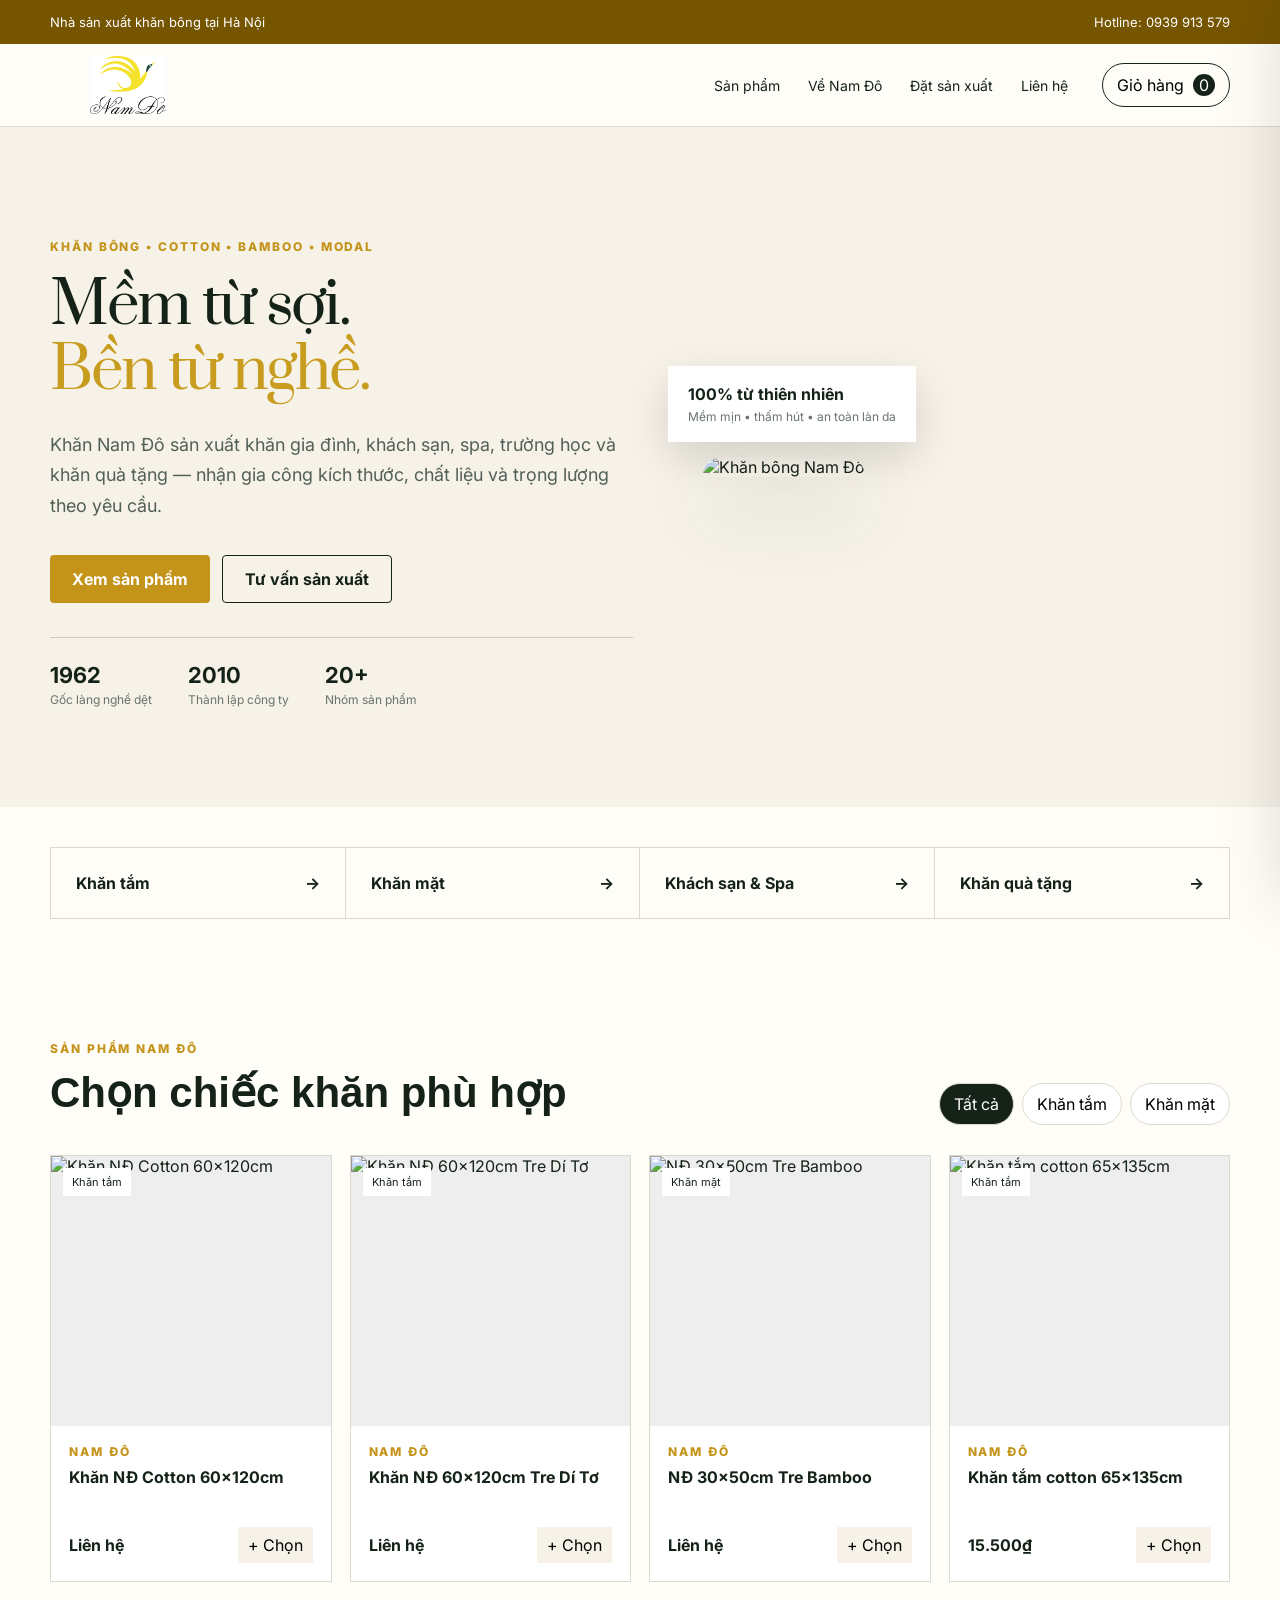
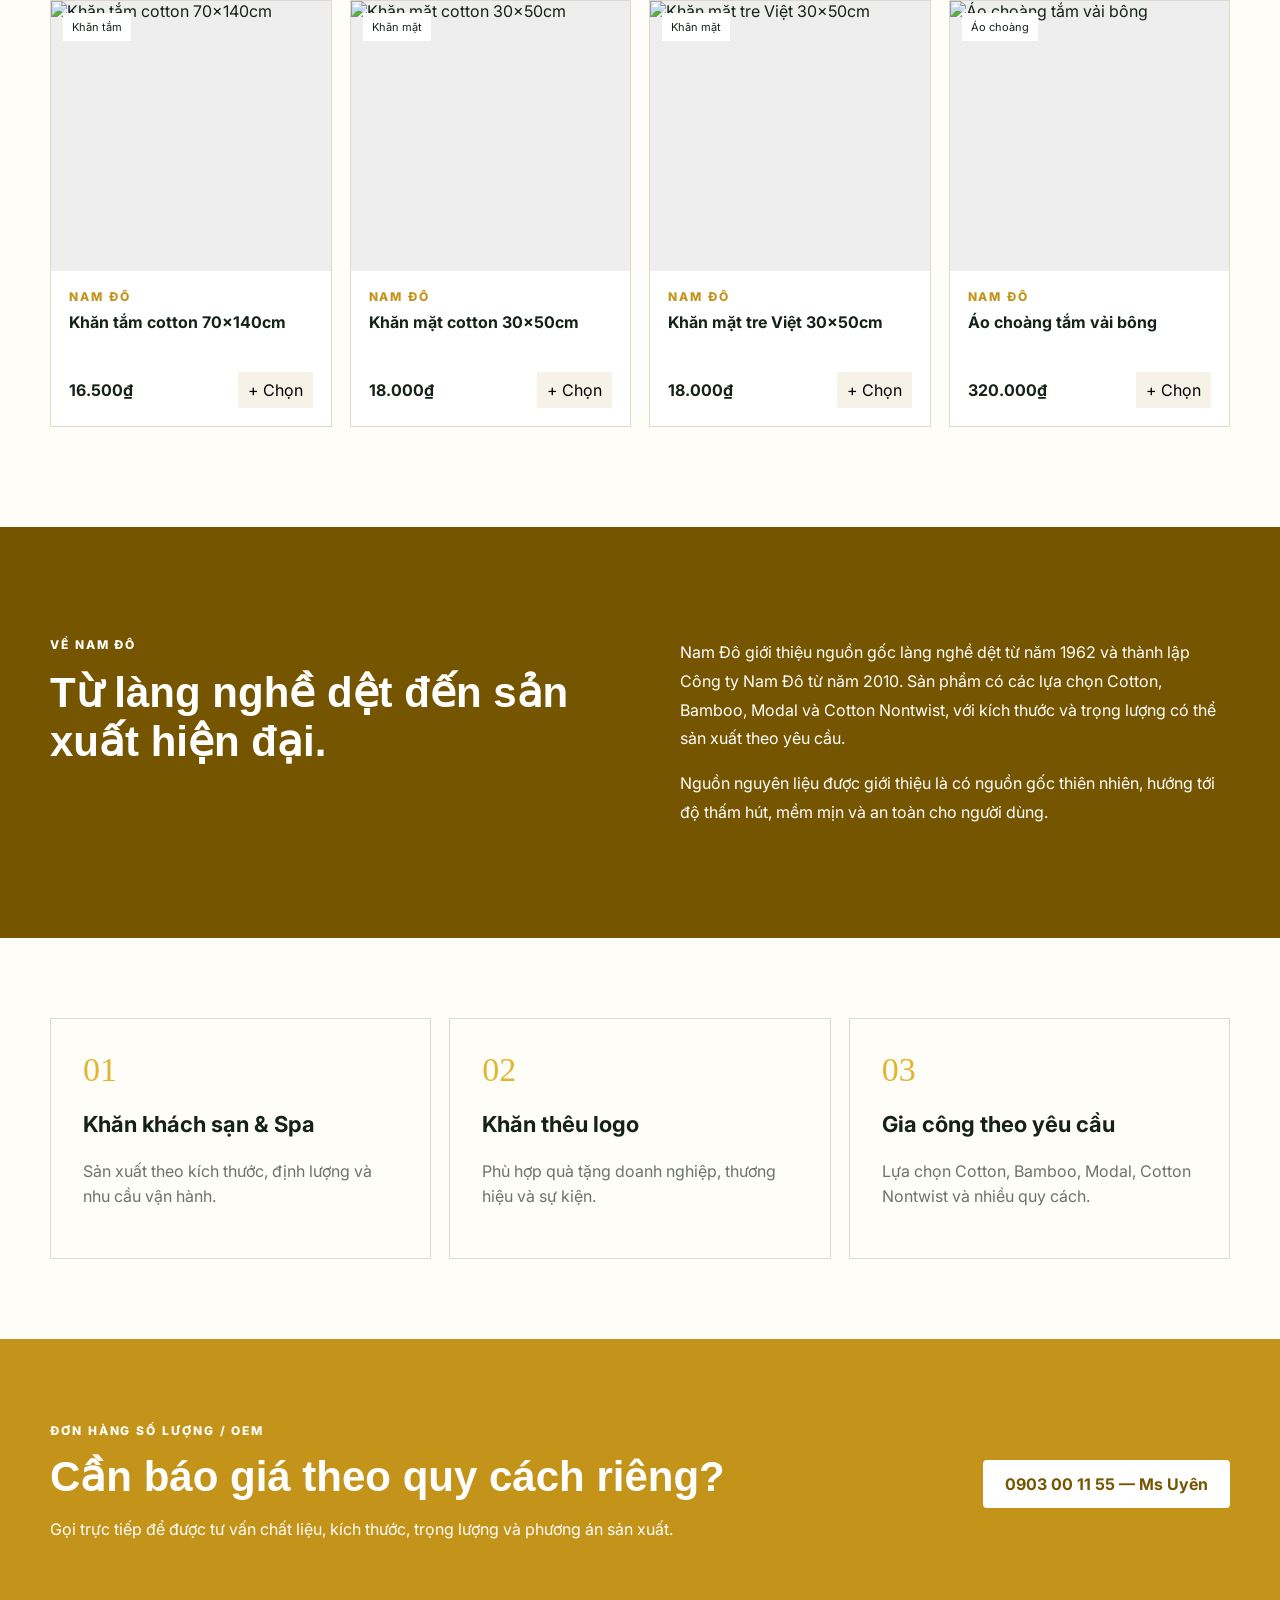
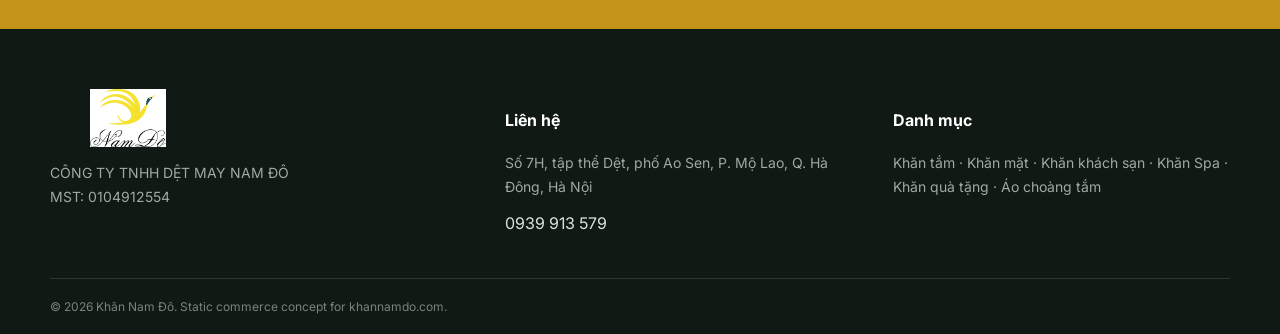
==== commit 7fb0f491: "ok" ====
--- a/index.html
+++ b/index.html
@@ -59,7 +59,7 @@
   <div class="container hero-grid">
     <div class="hero-copy">
       <p class="kicker">KHĂN BÔNG • COTTON • BAMBOO • MODAL</p>
-      <h1>Mềm từ sợi.<br><em>Bền từ nghề.</em></h1>
+      <h1>Mềm từ sợi.<br><span class="gold-line">Bền từ nghề.</span></h1>
       <p class="lead">Khăn Nam Đô sản xuất khăn gia đình, khách sạn, spa, trường học và khăn quà tặng — nhận gia công kích thước, chất liệu và trọng lượng theo yêu cầu.</p>
       <div class="hero-actions"><a class="btn primary" href="#products">Xem sản phẩm</a><a class="btn ghost" href="tel:0903001155">Tư vấn sản xuất</a></div>
       <div class="stats"><div><b>1962</b><span>Gốc làng nghề dệt</span></div><div><b>2010</b><span>Thành lập công ty</span></div><div><b>20+</b><span>Nhóm sản phẩm</span></div></div>
--- a/styles.css
+++ b/styles.css
@@ -1,3 +1,5 @@
+@import url('https://fonts.googleapis.com/css2?family=Prata&family=Inter:wght@400;500;600;700;800&display=swap');
+
 :root {
   --ink: #152218;
   --green: #c49319;
@@ -11,7 +13,7 @@
 
 * { box-sizing: border-box; }
 html { scroll-behavior: smooth; }
-body { margin: 0; font-family: 'Segoe UI', Tahoma, Arial, sans-serif; color: var(--ink); background: var(--paper); }
+body { margin: 0; font-family: 'Inter', 'Segoe UI', Tahoma, Arial, sans-serif; color: var(--ink); background: var(--paper); }
 a { color: inherit; text-decoration: none; }
 button { font: inherit; }
 .container { width: min(1180px, calc(100% - 40px)); margin: auto; }
@@ -31,8 +33,8 @@
 .hero { background: var(--cream); overflow: hidden; }
 .hero-grid { min-height: 680px; display: grid; grid-template-columns: 1.05fr .95fr; align-items: center; gap: 70px; }
 .kicker, .eyebrow { font-size: 12px; letter-spacing: .16em; font-weight: 800; color: var(--green); }
-h1 { font-family: 'Trebuchet MS', 'Segoe UI', Tahoma, Arial, sans-serif; font-size: clamp(54px, 7vw, 92px); line-height: .93; margin: 20px 0 26px; letter-spacing: -.05em; font-weight: 800; text-wrap: balance; }
-h1 em { color: var(--green); font-weight: 700; font-style: normal; }
+h1 { font-family: 'Prata', Georgia, 'Times New Roman', serif; font-size: 58px; line-height: 1.12; margin: 20px 0 26px; letter-spacing: -.04em; font-weight: 400; text-wrap: balance; }
+.gold-line { color: #c89c1e; }
 .lead { font-size: 18px; line-height: 1.7; color: #526057; max-width: 650px; }
 .hero-actions { display: flex; gap: 12px; margin: 34px 0; }
 .btn { display: inline-flex; align-items: center; justify-content: center; min-height: 48px; padding: 0 22px; border-radius: 4px; font-weight: 700; }
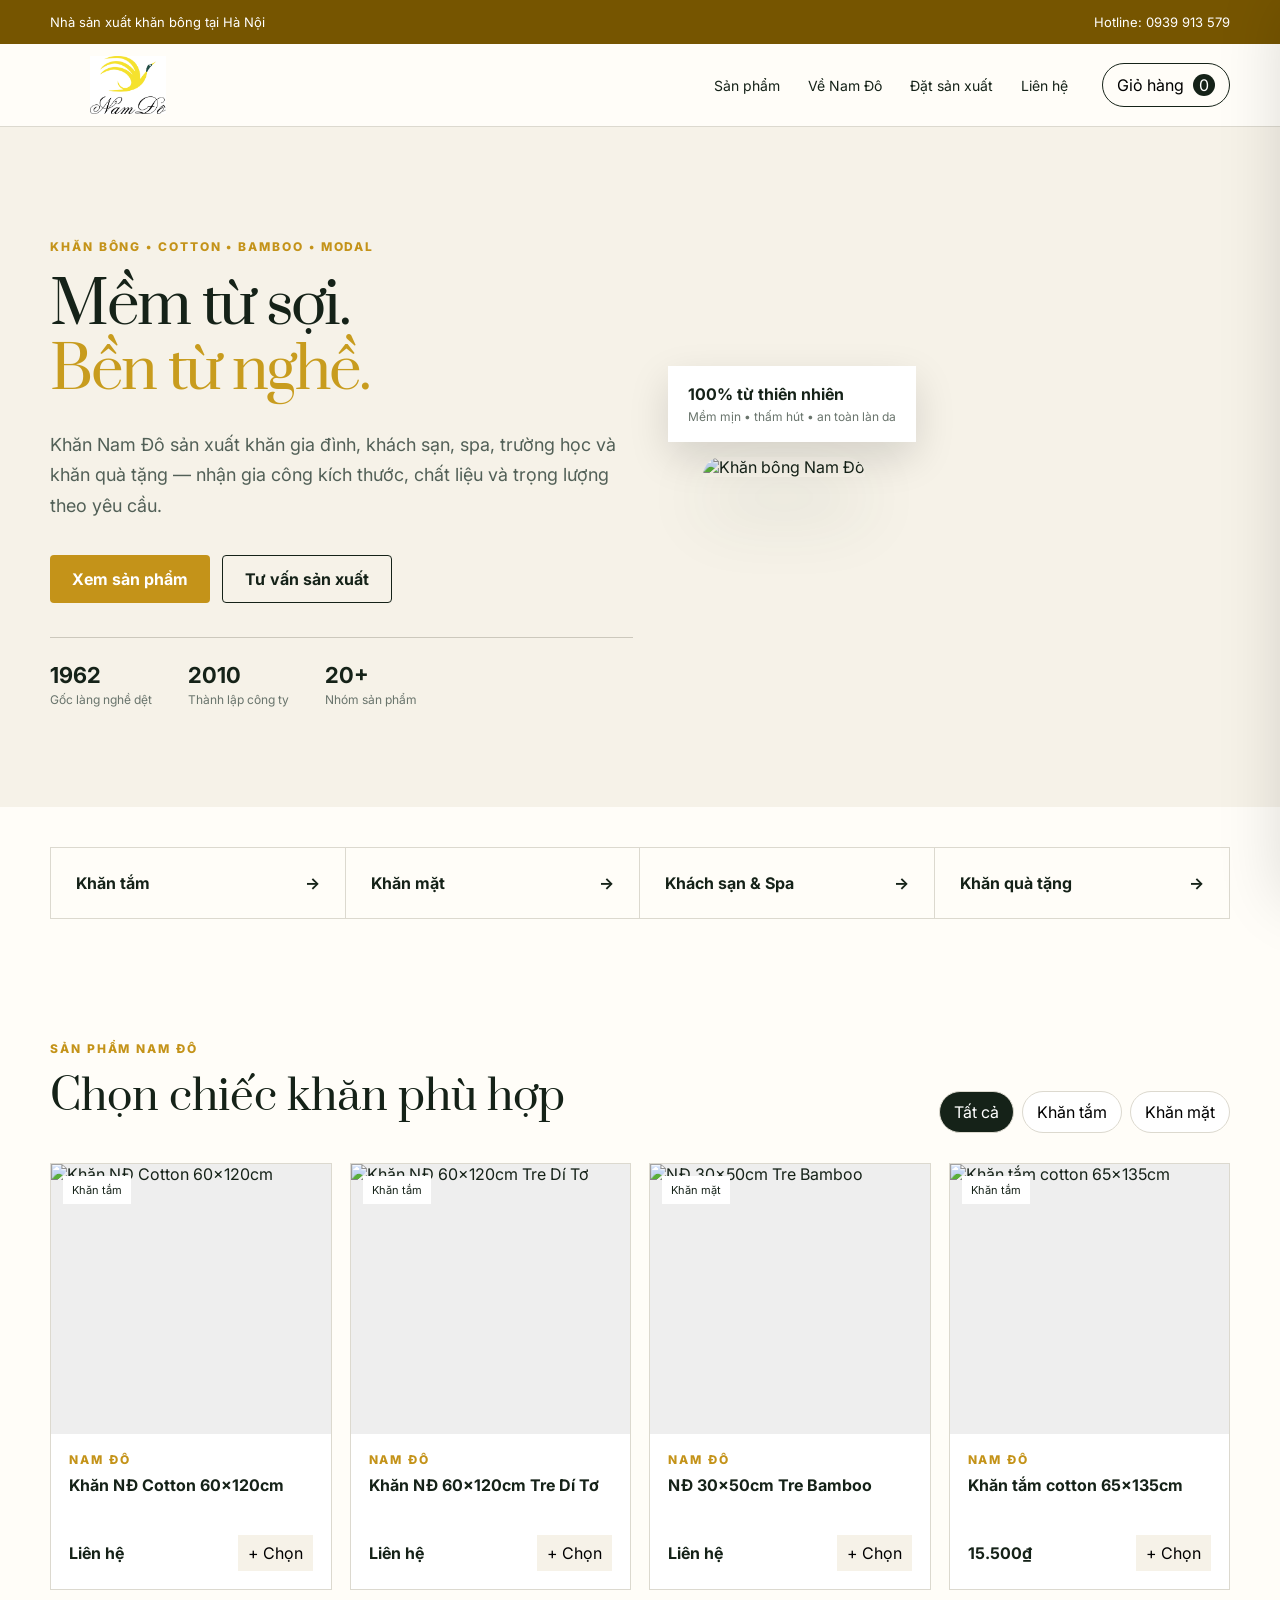
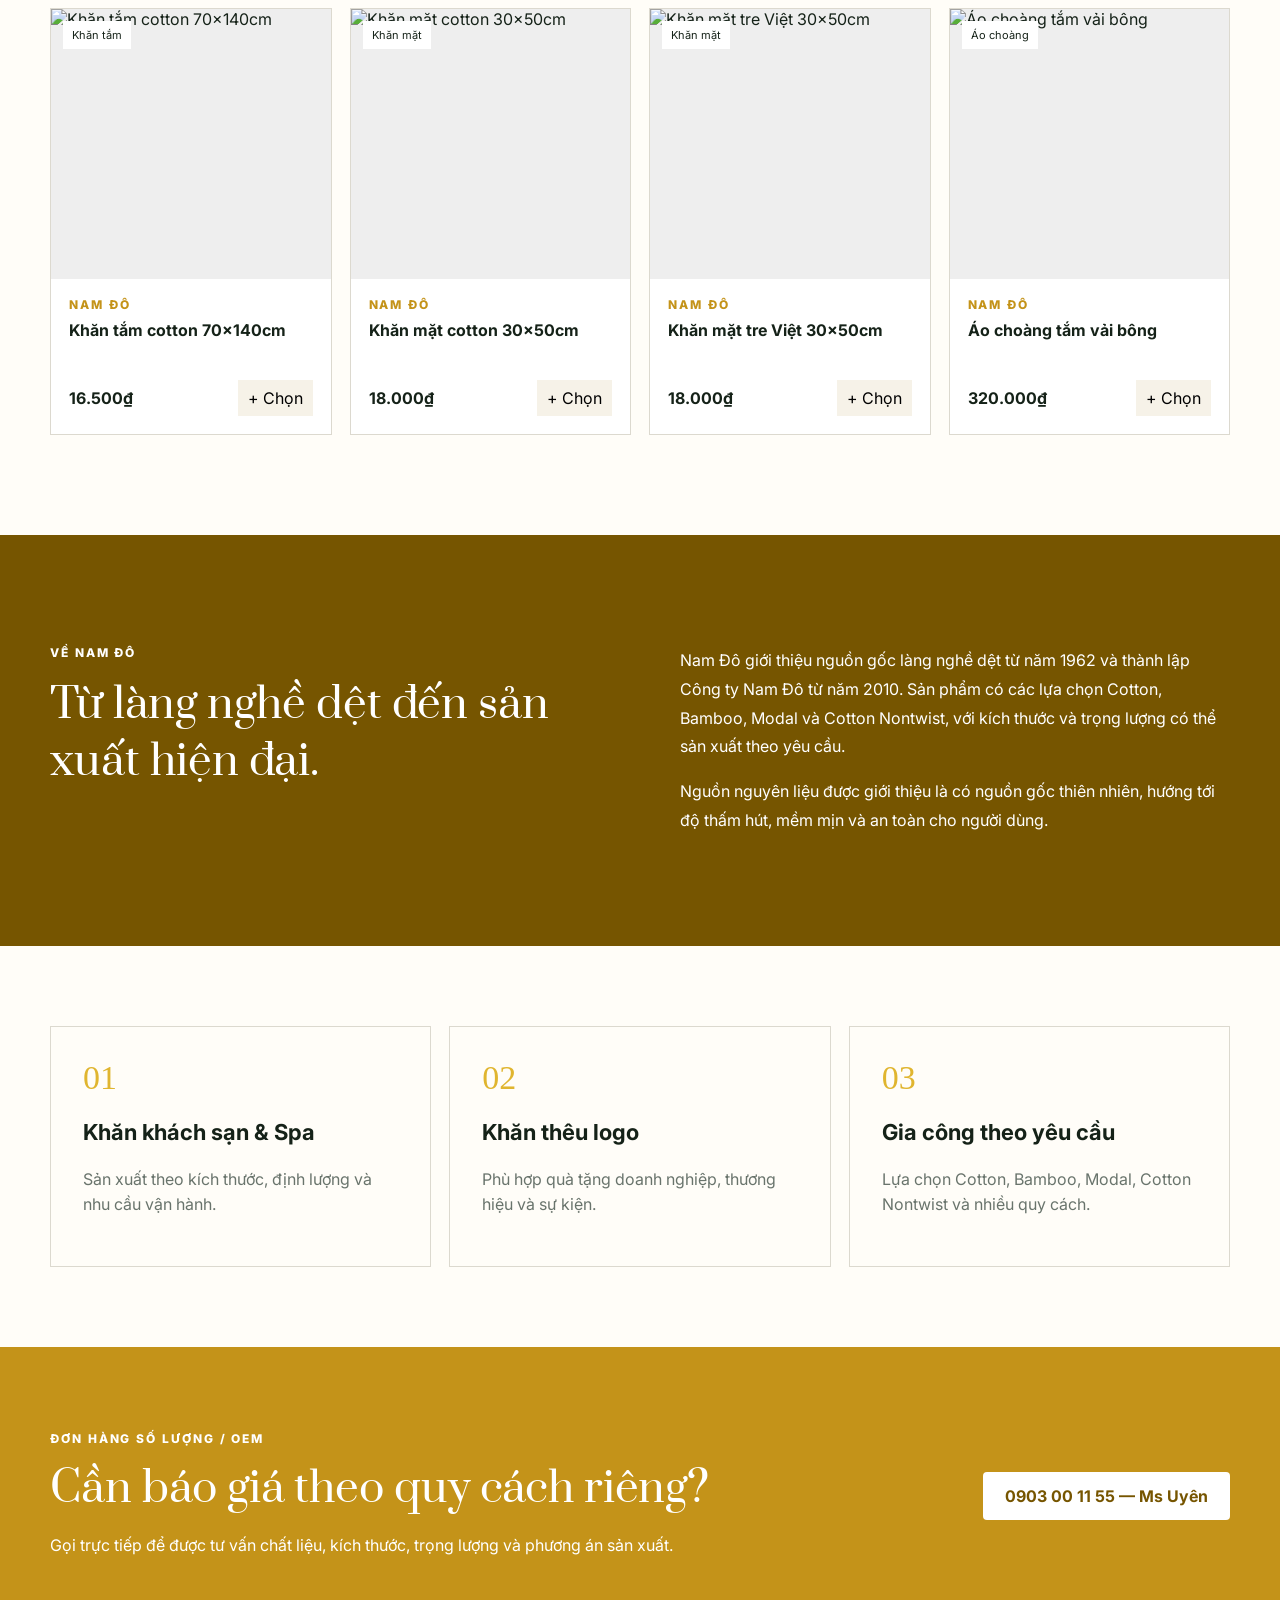
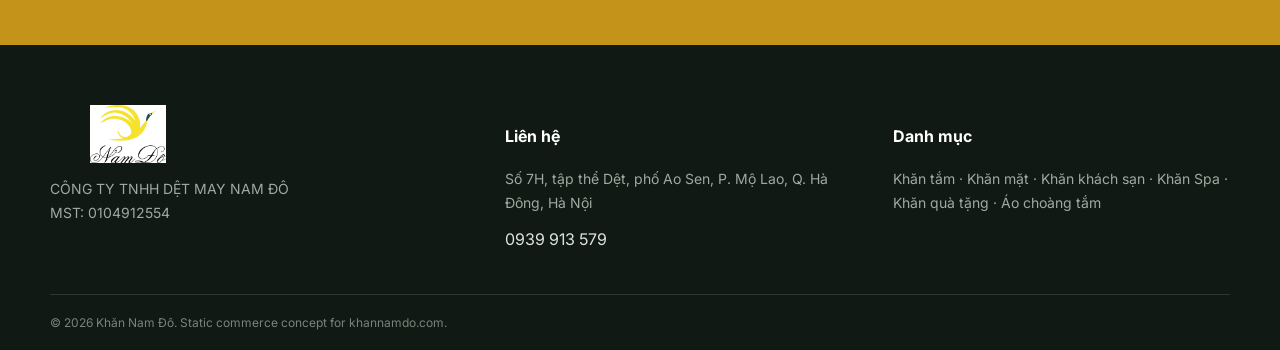
==== commit 7f195a7a: "ok" ====
--- a/index.html
+++ b/index.html
@@ -49,7 +49,7 @@
   <div class="container nav-inner">
     <a class="brand" href="index.html"><span class="brand-logo"><img src="image.png" alt="Khăn Nam Đô"></span></a>
     <button class="menu-btn" aria-label="Mở menu">☰</button>
-    <div class="nav-links"><a href="products.html">Sản phẩm</a><a href="about.html">Về Nam Đô</a><a href="#service">Đặt sản xuất</a><a href="#contact">Liên hệ</a></div>
+    <div class="nav-links"><a href="products.html">Sản phẩm</a><a href="about.html">Về Nam Đô</a><a href="dat-san-xuat.html">Đặt sản xuất</a><a href="#contact">Liên hệ</a></div>
     <button class="cart-btn" aria-label="Giỏ hàng">Giỏ hàng <span id="cartCount">0</span></button>
   </div>
 </nav>
@@ -61,7 +61,7 @@
       <p class="kicker">KHĂN BÔNG • COTTON • BAMBOO • MODAL</p>
       <h1>Mềm từ sợi.<br><span class="gold-line">Bền từ nghề.</span></h1>
       <p class="lead">Khăn Nam Đô sản xuất khăn gia đình, khách sạn, spa, trường học và khăn quà tặng — nhận gia công kích thước, chất liệu và trọng lượng theo yêu cầu.</p>
-      <div class="hero-actions"><a class="btn primary" href="#products">Xem sản phẩm</a><a class="btn ghost" href="tel:0903001155">Tư vấn sản xuất</a></div>
+      <div class="hero-actions"><a class="btn primary" href="products.html">Xem sản phẩm</a><a class="btn ghost" href="dat-san-xuat.html">Tư vấn sản xuất</a></div>
       <div class="stats"><div><b>1962</b><span>Gốc làng nghề dệt</span></div><div><b>2010</b><span>Thành lập công ty</span></div><div><b>20+</b><span>Nhóm sản phẩm</span></div></div>
     </div>
     <div class="hero-visual">
--- a/styles.css
+++ b/styles.css
@@ -56,7 +56,8 @@
 .categories a:hover { background: var(--green); color: #fff; }
 .products-section { padding: 70px 0 100px; }
 .section-head { display: flex; align-items: end; justify-content: space-between; margin-bottom: 30px; }
-.section-head h2, .story h2, .cta h2, .about-hero h1, .about-section h2 { font-family: 'Trebuchet MS', 'Segoe UI', Tahoma, Arial, sans-serif; font-size: 42px; margin: 8px 0; font-weight: 800; }
+.section-head h2, .story h2, .cta h2, .about-section h2 { font-family: 'Prata', Georgia, 'Times New Roman', serif; font-size: 42px; margin: 8px 0; font-weight: 400; }
+.about-hero h1 { font-family: 'Prata', Georgia, 'Times New Roman', serif; font-size: clamp(42px, 5vw, 72px); line-height: 1.02; margin: 14px 0 22px; font-weight: 400; }
 .filters { display: flex; gap: 8px; }
 .filter { border: 1px solid var(--line); background: #fff; padding: 10px 14px; border-radius: 999px; cursor: pointer; }
 .filter.active { background: var(--ink); color: #fff; }
@@ -128,6 +129,21 @@
 .cta-inner { display: flex; align-items: center; justify-content: space-between; gap: 30px; }
 .cta .kicker { color: #fff; }
 .cta p { max-width: 700px; line-height: 1.6; }
+.contact-strip { background: #f6f2e8; padding: 32px 0 70px; }
+.contact-stack { display: flex; flex-direction: column; align-items: center; gap: 16px; }
+.contact-item { display: inline-flex; align-items: center; justify-content: center; gap: 14px; min-width: 210px; padding: 12px 18px; border-radius: 18px; color: #fff; text-decoration: none; box-shadow: 0 10px 24px rgba(21,34,24,.12); }
+.contact-item.phone { background: #000; }
+.contact-item.zalo { background: #1c8af0; }
+.contact-item.facebook { background: #1f61d1; }
+.contact-icon { display: inline-grid; place-items: center; width: 42px; height: 42px; border-radius: 50%; background: rgba(255,255,255,.18); font-weight: 800; font-size: 24px; line-height: 1; }
+.contact-label { font-size: 15px; font-weight: 700; letter-spacing: .02em; }
+.floating-social { position: fixed; right: 16px; bottom: 86px; display: flex; flex-direction: column; align-items: center; gap: 12px; z-index: 40; }
+.social-link { display: inline-flex; align-items: center; justify-content: center; width: 56px; height: 56px; border-radius: 50%; color: #fff; text-decoration: none; font-weight: 800; box-shadow: 0 10px 18px rgba(0,0,0,.18); }
+.social-phone { background: #55d320; font-size: 18px; }
+.social-phone span { display: inline-flex; align-items: center; justify-content: center; width: 28px; height: 28px; border-radius: 50%; border: 2px solid #fff; font-size: 18px; }
+.social-zalo { background: #1c8af0; font-size: 26px; }
+.social-zalo span { font-size: 13px; font-weight: 500; }
+.social-facebook { background: #1f5fcf; font-size: 28px; }
 footer { background: #101913; color: #dce3de; padding: 60px 0 20px; }
 .footer-grid { display: grid; grid-template-columns: 1.2fr 1fr 1fr; gap: 50px; }
 .footer-brand { color: #fff; }
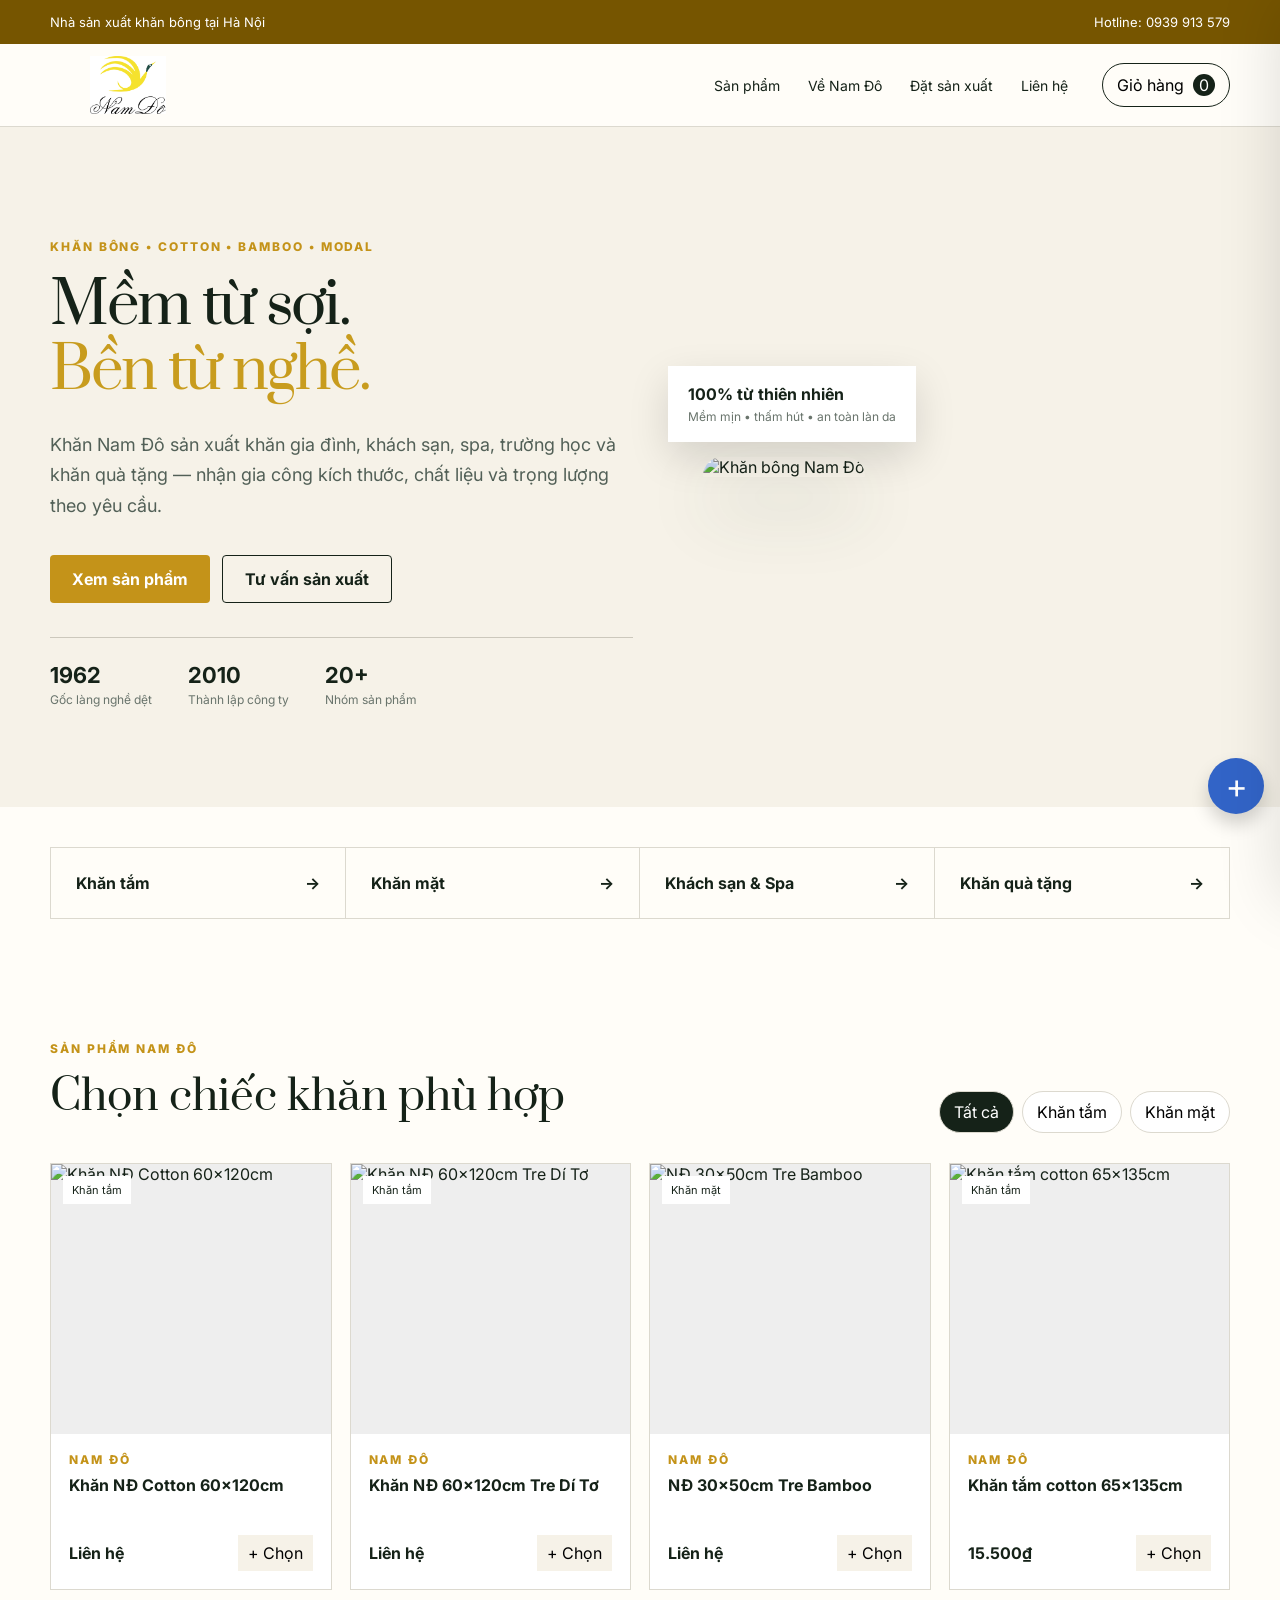
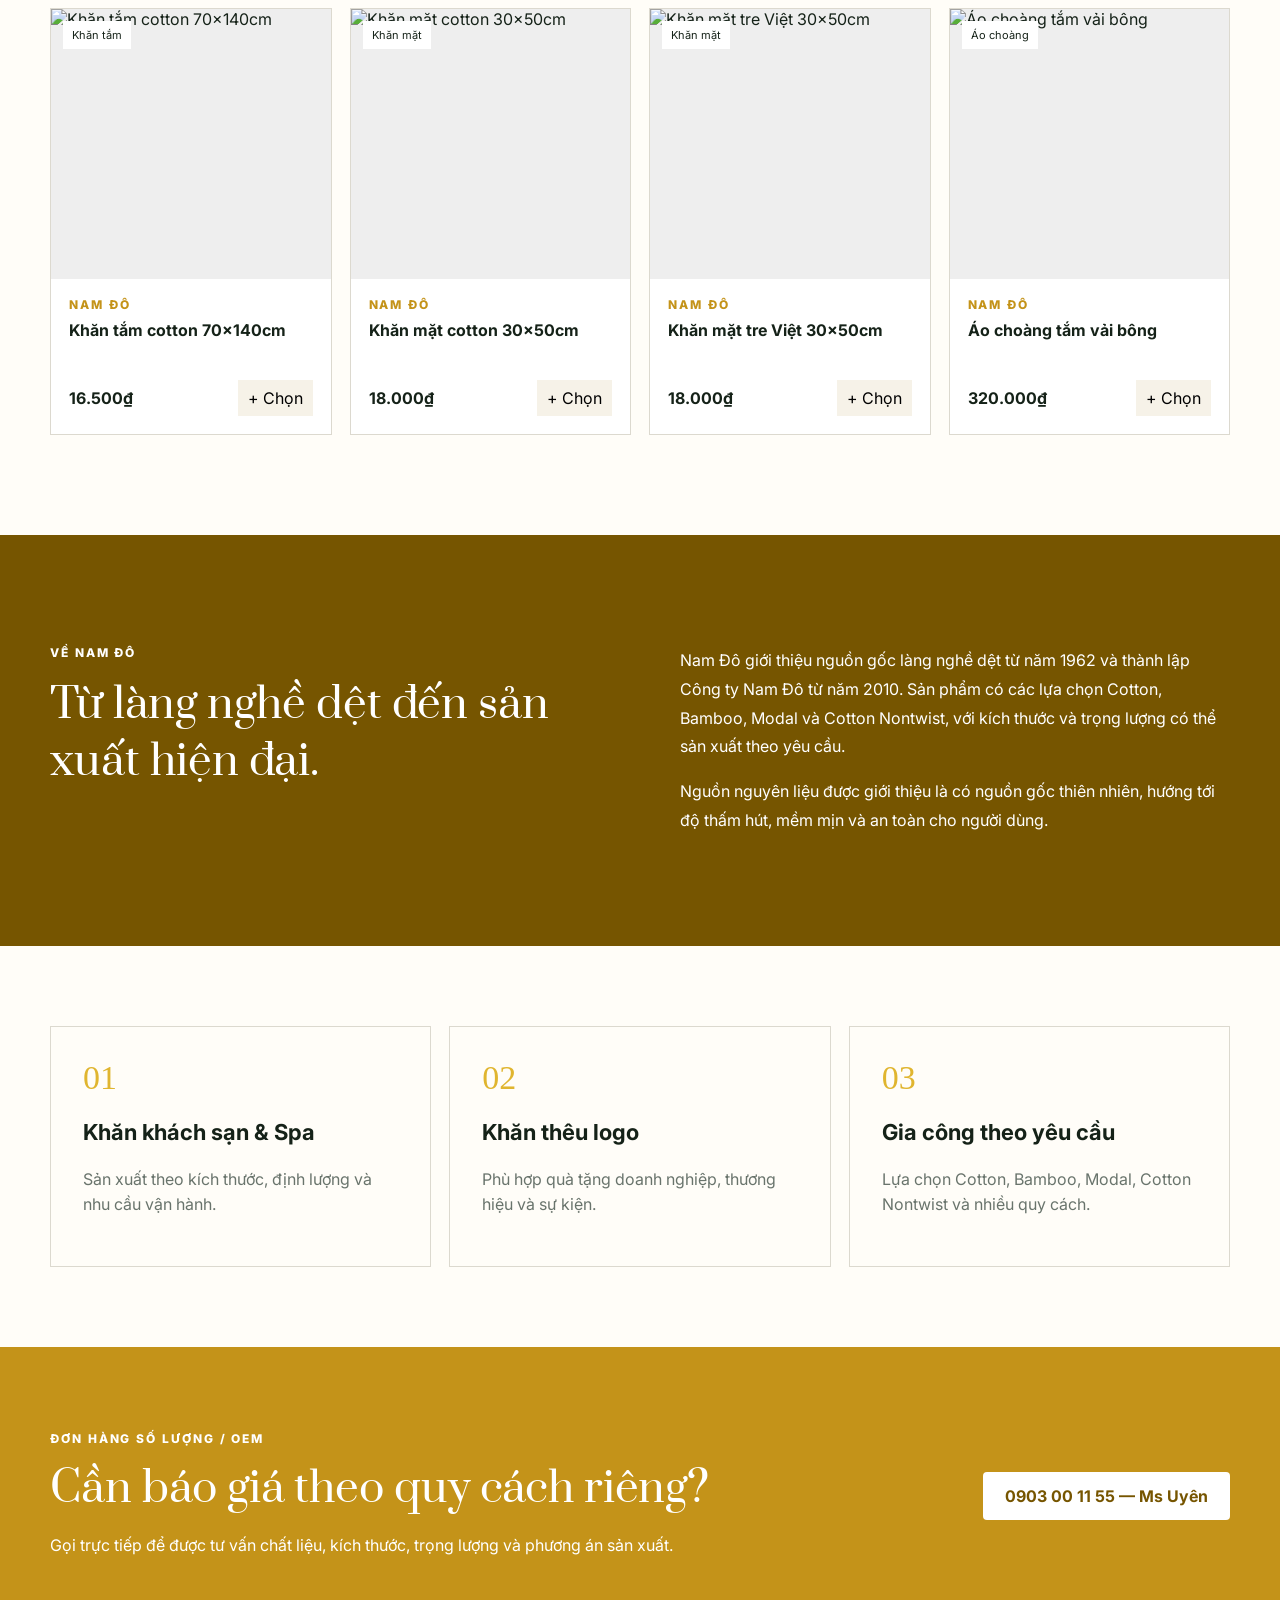
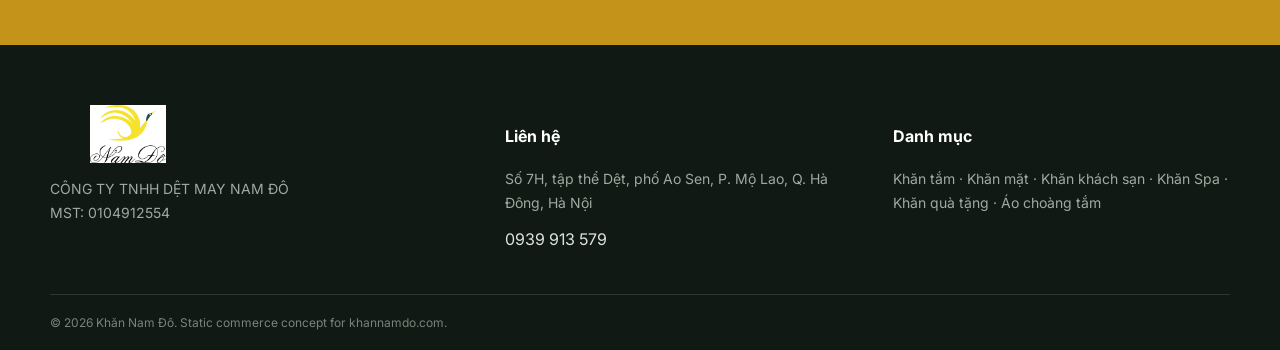
==== commit 42e882e5: "ok" ====
--- a/index.html
+++ b/index.html
@@ -183,6 +183,15 @@
 <section class="cta"><div class="container cta-inner"><div><p class="kicker">ĐƠN HÀNG SỐ LƯỢNG / OEM</p><h2>Cần báo giá theo quy cách riêng?</h2><p>Gọi trực tiếp để được tư vấn chất liệu, kích thước, trọng lượng và phương án sản xuất.</p></div><a class="btn light" href="tel:0903001155">0903 00 11 55 — Ms Uyên</a></div></section>
 </main>
 
+<div class="floating-social" aria-label="Liên hệ nhanh">
+  <div class="floating-social-links" id="floatingSocialLinks" hidden>
+  <a class="social-link social-facebook" href="https://facebook.com" target="_blank" rel="noreferrer" aria-label="Facebook"><span>f</span></a>
+  <a class="social-link social-zalo" href="https://zalo.me/0939913579" target="_blank" rel="noreferrer" aria-label="Zalo"><span>Zalo</span></a>
+  <a class="social-link social-phone" href="tel:0939913579" aria-label="Gọi điện thoại"><span>☎</span></a>
+  </div>
+  <button class="social-toggle" type="button" aria-label="Mở thông tin liên hệ" aria-controls="floatingSocialLinks" aria-expanded="false"><span>+</span></button>
+</div>
+
 <footer id="contact"><div class="container footer-grid">
  <div><a class="brand footer-brand" href="index.html"><span class="brand-logo"><img src="image.png" alt="Khăn Nam Đô"></span></a><p>CÔNG TY TNHH DỆT MAY NAM ĐÔ<br>MST: 0104912554</p></div>
  <div><h4>Liên hệ</h4><p>Số 7H, tập thể Dệt, phố Ao Sen, P. Mộ Lao, Q. Hà Đông, Hà Nội</p><a href="tel:0939913579">0939 913 579</a></div>
--- a/styles.css
+++ b/styles.css
@@ -138,12 +138,26 @@
 .contact-icon { display: inline-grid; place-items: center; width: 42px; height: 42px; border-radius: 50%; background: rgba(255,255,255,.18); font-weight: 800; font-size: 24px; line-height: 1; }
 .contact-label { font-size: 15px; font-weight: 700; letter-spacing: .02em; }
 .floating-social { position: fixed; right: 16px; bottom: 86px; display: flex; flex-direction: column; align-items: center; gap: 12px; z-index: 40; }
+.floating-social-links { display: flex; flex-direction: column; align-items: center; gap: 12px; }
+.floating-social-links[hidden] { display: none; }
+.floating-social-links:not([hidden]) .social-link { animation: social-pop-out .18s ease-out both; }
+.floating-social-links:not([hidden]) .social-link:nth-child(1) { --social-origin-y: 204px; animation-delay: .09s; }
+.floating-social-links:not([hidden]) .social-link:nth-child(2) { --social-origin-y: 136px; animation-delay: .045s; }
+.floating-social-links:not([hidden]) .social-link:nth-child(3) { --social-origin-y: 68px; animation-delay: 0s; }
+.floating-social-links.is-closing .social-link { animation: social-pop-in .18s ease-in both; }
+.floating-social-links.is-closing .social-link:nth-child(1) { animation-delay: 0s; }
+.floating-social-links.is-closing .social-link:nth-child(2) { animation-delay: .045s; }
+.floating-social-links.is-closing .social-link:nth-child(3) { animation-delay: .09s; }
+@keyframes social-pop-out { from { opacity: 0; transform: translateY(var(--social-origin-y)) scale(.35); } to { opacity: 1; transform: translateY(0) scale(1); } }
+@keyframes social-pop-in { from { opacity: 1; transform: translateY(0) scale(1); } to { opacity: 0; transform: translateY(var(--social-origin-y)) scale(.35); } }
+@media (prefers-reduced-motion: reduce) { .floating-social-links:not([hidden]) .social-link { animation: none; } }
 .social-link { display: inline-flex; align-items: center; justify-content: center; width: 56px; height: 56px; border-radius: 50%; color: #fff; text-decoration: none; font-weight: 800; box-shadow: 0 10px 18px rgba(0,0,0,.18); }
 .social-phone { background: #55d320; font-size: 18px; }
 .social-phone span { display: inline-flex; align-items: center; justify-content: center; width: 28px; height: 28px; border-radius: 50%; border: 2px solid #fff; font-size: 18px; }
 .social-zalo { background: #1c8af0; font-size: 26px; }
 .social-zalo span { font-size: 13px; font-weight: 500; }
 .social-facebook { background: #1f5fcf; font-size: 28px; }
+.social-toggle { display: inline-flex; align-items: center; justify-content: center; width: 56px; height: 56px; border: 0; border-radius: 50%; background: #3264c7; color: #fff; font-size: 34px; line-height: 1; box-shadow: 0 10px 18px rgba(0,0,0,.18); cursor: pointer; }
 footer { background: #101913; color: #dce3de; padding: 60px 0 20px; }
 .footer-grid { display: grid; grid-template-columns: 1.2fr 1fr 1fr; gap: 50px; }
 .footer-brand { color: #fff; }
